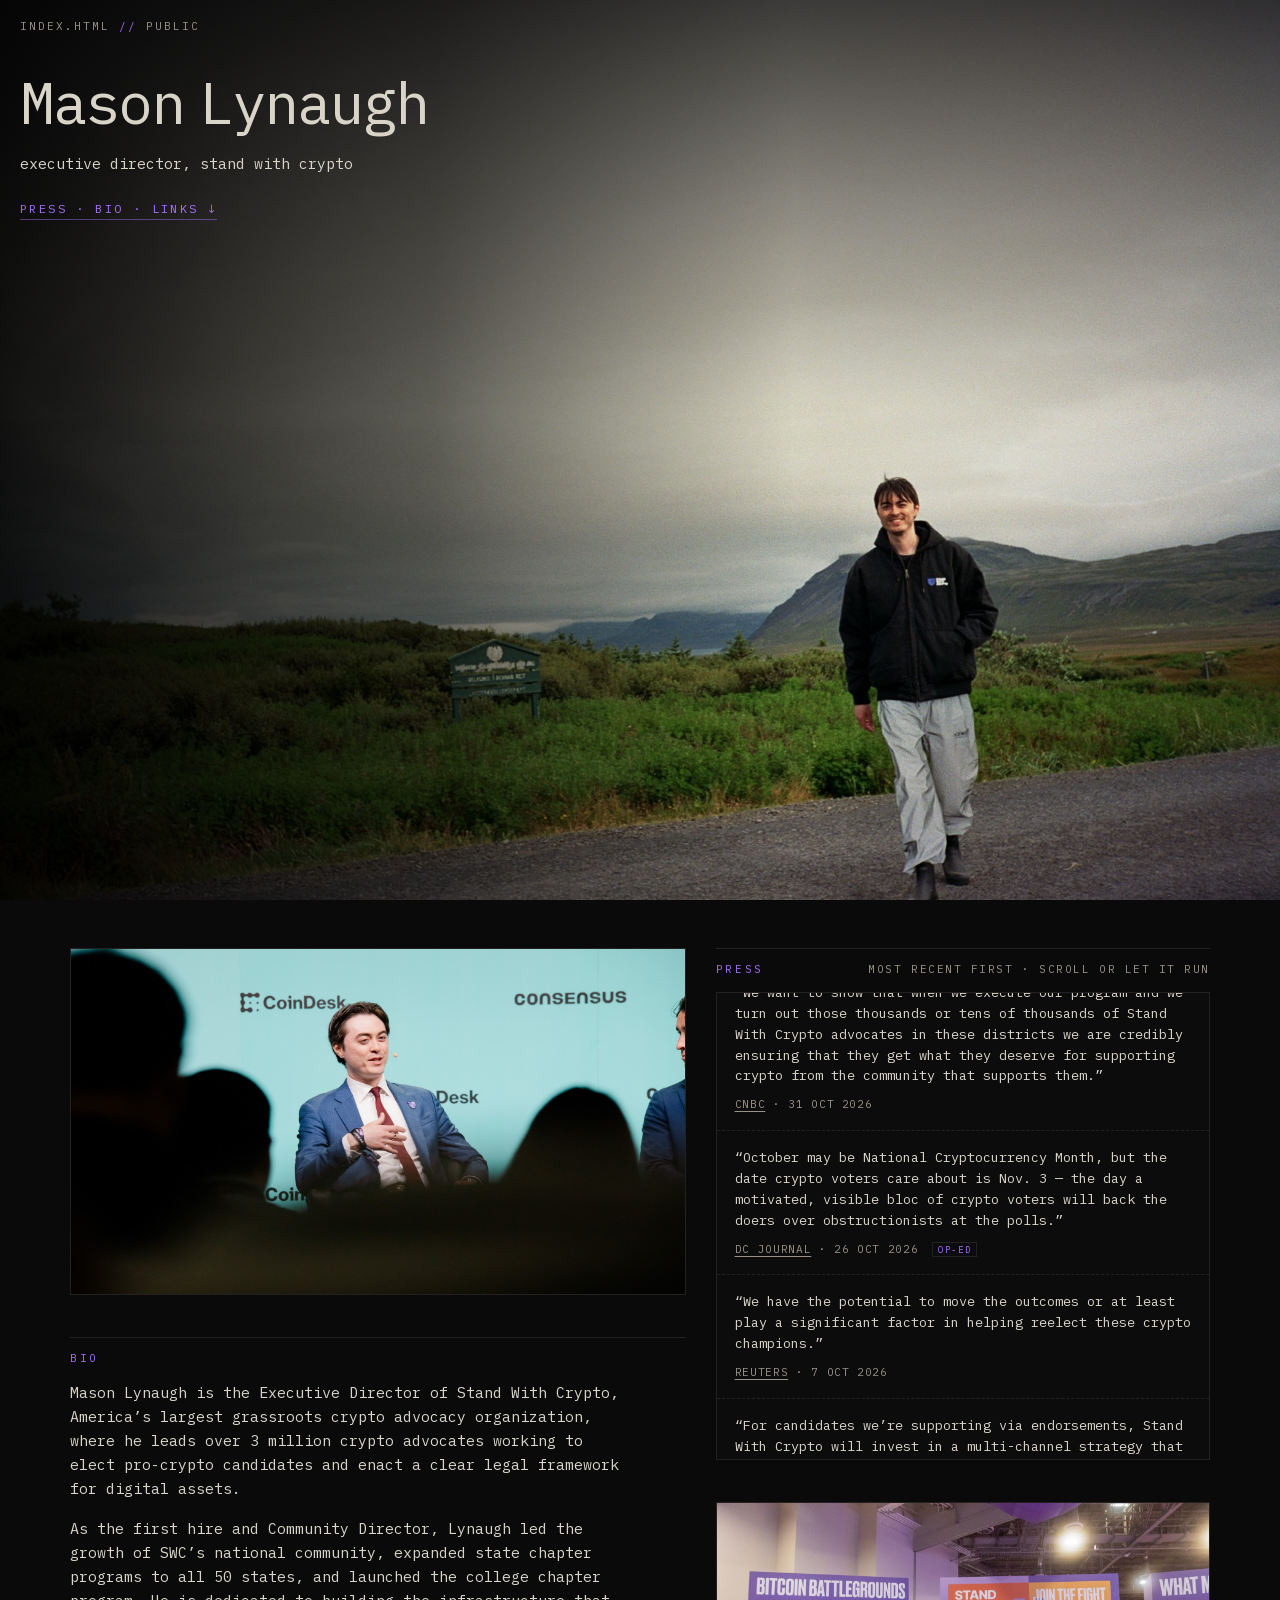
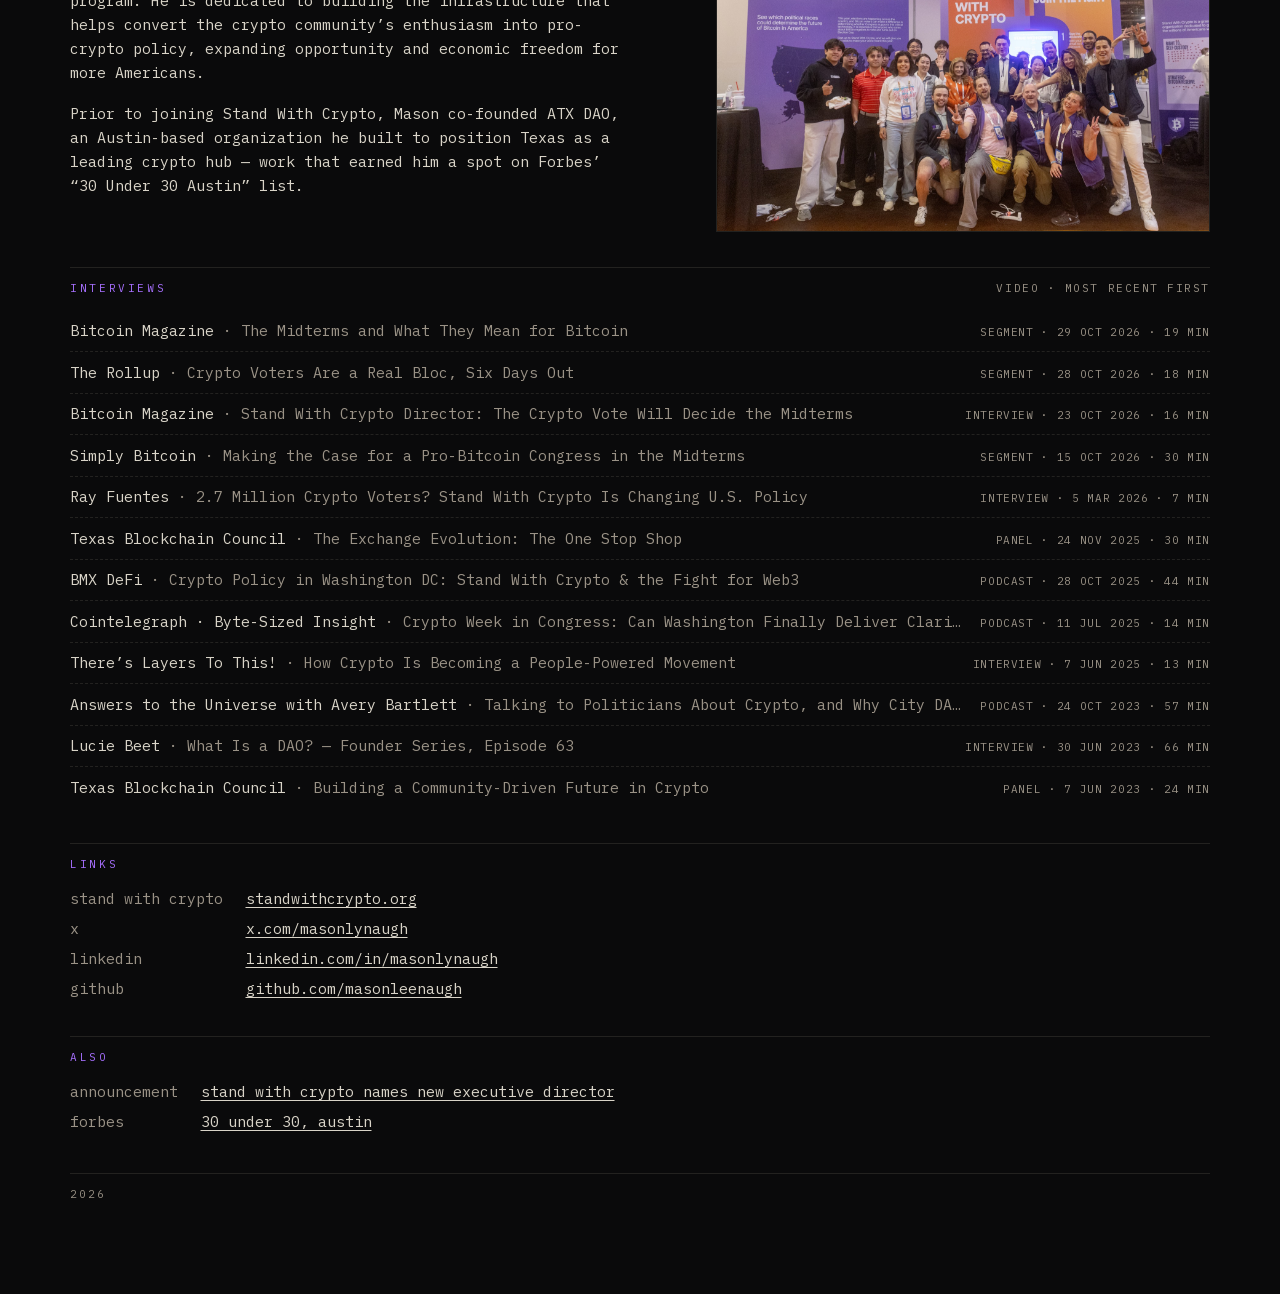
==== index.html @ bba1254f "Use the fuller CNBC quote The short one went in because WebFetch's own quoting limit kept cutting th" ====
<!DOCTYPE html>
<html lang="en">
<head>
  <meta charset="utf-8" />
  <meta name="viewport" content="width=device-width, initial-scale=1" />
  <title>Mason Lynaugh — Executive Director, Stand With Crypto</title>
  <meta name="description" content="Mason Lynaugh is a community organizer serving as the Executive Director of Stand With Crypto, America's largest grassroots crypto advocacy organization." />
  <link rel="canonical" href="https://www.masonlynaugh.com/" />
  <link rel="icon" href="/favicon.svg" type="image/svg+xml" />
  <link rel="preload" href="/fonts/ibm-plex-mono-400-latin.woff2" as="font" type="font/woff2" crossorigin />

  <meta property="og:type" content="profile" />
  <meta property="og:site_name" content="Mason Lynaugh" />
  <meta property="og:title" content="Mason Lynaugh" />
  <meta property="og:description" content="Mason Lynaugh is a community organizer serving as the Executive Director of Stand With Crypto, America's largest grassroots crypto advocacy organization." />
  <meta property="og:url" content="https://www.masonlynaugh.com/" />
  <meta property="og:image" content="https://www.masonlynaugh.com/og.jpg" />
  <meta property="og:image:width" content="1200" />
  <meta property="og:image:height" content="630" />
  <meta property="og:image:alt" content="Mason Lynaugh walking a gravel road in the Westfjords, Iceland" />
  <meta property="profile:first_name" content="Mason" />
  <meta property="profile:last_name" content="Lynaugh" />

  <meta name="twitter:card" content="summary_large_image" />
  <meta name="twitter:site" content="@masonlynaugh" />
  <meta name="twitter:creator" content="@masonlynaugh" />
  <meta name="twitter:title" content="Mason Lynaugh" />
  <meta name="twitter:description" content="Mason Lynaugh is a community organizer serving as the Executive Director of Stand With Crypto, America's largest grassroots crypto advocacy organization." />
  <meta name="twitter:image" content="https://www.masonlynaugh.com/og.jpg" />
  <style>
    /* Self-hosted so the page makes no third-party request. IBM Plex Mono is
       licensed under the SIL Open Font License 1.1; see fonts/OFL.txt.
       unicode-range means the browser fetches only the subset it needs. */
    @font-face {
      font-family:"IBM Plex Mono";
      font-style:normal;
      font-weight:400;
      font-display:swap;
      src:url("/fonts/ibm-plex-mono-400-latin.woff2") format("woff2");
      unicode-range:U+0000-00FF, U+0131, U+0152-0153, U+02BB-02BC, U+02C6, U+02DA, U+02DC, U+0304, U+0308, U+0329, U+2000-206F, U+20AC, U+2122, U+2191, U+2193, U+2212, U+2215, U+FEFF, U+FFFD;
    }
    @font-face {
      font-family:"IBM Plex Mono";
      font-style:normal;
      font-weight:400;
      font-display:swap;
      src:url("/fonts/ibm-plex-mono-400-latin-ext.woff2") format("woff2");
      unicode-range:U+0100-02BA, U+02BD-02C5, U+02C7-02CC, U+02CE-02D7, U+02DD-02FF, U+0304, U+0308, U+0329, U+1D00-1DBF, U+1E00-1E9F, U+1EF2-1EFF, U+2020, U+20A0-20AB, U+20AD-20C0, U+2113, U+2C60-2C7F, U+A720-A7FF;
    }
    :root {
      --bg:#0a0a0b;
      --fg:#d9d4c8;
      --accent:#a770ff;
      --dim:#9a9286;
      --line:#232220;
    }
    * { box-sizing:border-box; margin:0; padding:0; }
    body {
      background:var(--bg);
      color:var(--fg);
      font-family:"IBM Plex Mono", ui-monospace, SFMono-Regular, "SF Mono", Menlo, Consolas, monospace;
      font-size:15px;
      line-height:1.6;
      -webkit-font-smoothing:antialiased;
    }
    ::selection { background:var(--accent); color:#000; }
    a { color:inherit; text-underline-offset:3px; }
    a:hover { background:var(--accent); color:#000; text-decoration:none; }

    /* ---------- hero ---------- */

    .hero {
      position:relative;
      min-height:100vh;
      display:flex;
      align-items:flex-start;
      padding:74px 20px 54px;
      /* figure sits low and right in frame, balancing the copy block
         sitting high on the left */
      background:#0b0b0b url("hero.jpg") 78% 62% / cover no-repeat;
      overflow:hidden;
    }
    .hero::after {
      content:"";
      position:absolute; inset:0;
      background:linear-gradient(90deg, rgba(0,0,0,.9) 0%, rgba(0,0,0,.55) 34%, rgba(0,0,0,0) 62%),
                 linear-gradient(180deg, rgba(0,0,0,.72) 0%, rgba(0,0,0,0) 46%);
      pointer-events:none;
    }
    .hero .inner { position:relative; z-index:2; max-width:52ch; }

    .path {
      position:absolute; top:18px; left:20px; z-index:2;
      color:var(--dim); font-size:11px; letter-spacing:.18em; text-transform:uppercase;
    }
    .path b { color:var(--accent); font-weight:400; }

    /* the hero is a full screen with two lines on it; without this nobody
       knows the page continues */
    .more {
      margin-top:1.9em;
      font-size:12px; letter-spacing:.2em; text-transform:uppercase;
      color:var(--accent);
    }
    .more a {
      color:inherit;
      text-decoration:none;
      border-bottom:1px solid rgba(167,112,255,.45);
      padding-bottom:3px;
    }
    .more a:hover { background:var(--accent); color:#000; border-bottom-color:transparent; }
    /* a small nudge downward, so the cue reads as an instruction */
    .more .arrow { display:inline-block; animation:nudge 2.4s ease-in-out infinite; }
    @keyframes nudge {
      0%, 62%, 100% { transform:translateY(0); }
      78%           { transform:translateY(3px); }
    }
    @media (prefers-reduced-motion: reduce) {
      .more .arrow { animation:none; }
    }

    h1 {
      font-size:clamp(2.1rem, 7.5vw, 3.6rem);
      font-weight:400;
      letter-spacing:-.04em;
      word-spacing:-.3em;
      line-height:1;
      margin-bottom:.35em;
    }
    .role { margin-bottom:0; }


    /* ---------- body ---------- */

    main { max-width:1180px; margin:0 auto; padding:0 20px 90px; }

    /* below the fold: photograph left, feed right. The right column begins at
       54% so it lands under the figure standing in the hero above it. */
    .below {
      display:grid;
      grid-template-columns:54% 1fr;
      gap:0 30px;
      align-items:start;
      margin-top:3.2em;
    }
    .below .pic { margin:0; }
    .below .booth { margin-top:2.8em; }
    .below .col { min-width:0; }
    .bio-full { margin-top:2.8em; }
    .bio-full p { margin-bottom:1.1em; max-width:62ch; }
    .bio-full p:last-child { margin-bottom:0; }
    .below .pressbox { min-width:0; }
    .below h2 { margin-top:0; }

    h2 {
      font-size:11px; font-weight:400; letter-spacing:.24em; text-transform:uppercase;
      color:var(--accent);
      border-top:1px solid var(--line);
      padding-top:12px;
      margin:3.2em 0 1.2em;
      display:flex; justify-content:space-between; gap:12px;
    }
    h2 em { font-style:normal; color:var(--dim); letter-spacing:.14em; }

    /* ---------- press: a real scroller that also drifts ---------- */

    .feed {
      height:clamp(320px, 52vh, 560px);
      overflow-y:auto;
      overscroll-behavior:contain;
      border:1px solid var(--line);
      background:#0c0c0d;
      /* NB: do not set scrollbar-width here. In Chrome the standard property
         disables the ::-webkit-scrollbar rules below, which turns the bar
         back into an invisible overlay. Firefox falls back to the two
         scrollbar-* declarations in the @supports block underneath. */
    }
    .feed::-webkit-scrollbar { width:12px; }
    .feed::-webkit-scrollbar-track { background:#131313; border-left:1px solid var(--line); }
    .feed::-webkit-scrollbar-thumb { background:var(--accent); border:3px solid #131313; }
    .feed::-webkit-scrollbar-thumb:hover { background:#c19dff; }

    /* Firefox has no ::-webkit-scrollbar; give it the standard properties,
       scoped so Chrome never sees them. */
    @supports (-moz-appearance:none) {
      .feed { scrollbar-width:thin; scrollbar-color:var(--accent) #131313; }
    }

    .feed ul { list-style:none; }
    .feed li {
      padding:16px 18px;
      border-bottom:1px dashed var(--line);
      font-size:13.5px;
      line-height:1.55;
    }
    .feed li:last-child { border-bottom:0; }
    .feed .q { display:block; margin-bottom:.5em; }
    /* rows carrying reported text rather than a pull quote; the missing
       quotation marks are the only distinction, no indent */
    .feed .head { display:block; margin-bottom:.5em; color:var(--fg); }
    .feed .src { color:var(--dim); font-size:11px; letter-spacing:.06em; text-transform:uppercase; }
    .feed .tag {
      color:var(--accent); border:1px solid var(--line);
      font-size:9px; letter-spacing:.18em; text-transform:uppercase;
      padding:1px 5px; margin-left:6px;
    }

    figure { margin:2.6em 0 0; }
    figure img { display:block; width:100%; height:auto; border:1px solid var(--line); }

    .links { display:grid; grid-template-columns:max-content 1fr; gap:.4em 2.5ch; }
    .links dt { color:var(--dim); }

    /* ---------- interviews: a short static list, not a second feed ----------
       A short list reads as complete; the drifting feed next door is for the
       press rows, where volume is the point. Deliberately not a scroller.

       One line per row. The venue leads because it is the recognisable part
       and must never be the thing that gets cut; the title trails it and
       ellipsises. min-width:0 is what lets a grid child actually shrink —
       without it the track floors at the text's intrinsic width and nothing
       truncates. Full titles stay in the markup, so nothing is lost to a
       crawler, only to the eye. */

    .talks { list-style:none; }
    .talks li { border-bottom:1px dashed var(--line); padding:.55em 0; }
    .talks li:last-child { border-bottom:0; }
    .talks a { display:grid; grid-template-columns:1fr max-content; gap:2ch;
               align-items:baseline; text-decoration:none; }
    .talks .tl { color:var(--dim); min-width:0;
                 white-space:nowrap; overflow:hidden; text-overflow:ellipsis; }
    .talks .tl b { color:var(--fg); font-weight:400; }
    .talks a:hover .tl b, .talks a:focus-visible .tl b { color:var(--accent); }
    .talks .meta { color:var(--dim); font-size:11px; letter-spacing:.06em;
                   text-transform:uppercase; white-space:nowrap; }

    footer {
      margin-top:3.6em; padding-top:12px; border-top:1px solid var(--line);
      color:var(--dim); font-size:11px; letter-spacing:.18em; text-transform:uppercase;
      display:flex; justify-content:space-between; gap:12px;
    }

    @media (max-width:700px) {
      body { font-size:14px; }
      /* copy sits at the top here, so the scrim has to weight the top too,
         and the figure drops low to stay clear of it */
      .hero { min-height:94vh; padding:56px 15px 40px; background-position:76% 82%; }
      .hero::after {
        background:linear-gradient(180deg, rgba(0,0,0,.92) 0%, rgba(0,0,0,.72) 26%, rgba(0,0,0,.15) 52%, rgba(0,0,0,0) 70%);
      }
      main { padding:0 15px 64px; }
      h2 em { display:none; }        /* no room for the subtitle; it wraps badly */
      .below { grid-template-columns:1fr; gap:0; margin-top:2.2em; }
      .below .pressbox { margin-top:2.4em; }
      .feed { height:300px; }
      .links { grid-template-columns:1fr; gap:0; }
      .talks a { grid-template-columns:1fr; }
      .talks .tl { white-space:normal; overflow:visible; }
      .links dd { margin-bottom:.7em; }
    }
  </style>
</head>
<body>

  <section class="hero">
    <p class="path">index.html<b> // </b>public</p>
    <div class="inner">
      <h1>Mason Lynaugh</h1>
      <p class="role">executive director, stand with crypto</p>
      <p class="more"><a href="#more">press &middot; bio &middot; links <span class="arrow">&darr;</span></a></p>
    </div>
  </section>

  <main>

    <div class="below" id="more">

      <div class="col">
        <figure class="pic">
          <img src="consensus.jpg" width="2000" height="1125" loading="lazy"
               alt="Mason Lynaugh speaking on a panel at Consensus Miami" />
        </figure>

        <section class="bio-full">
          <h2><span>Bio</span></h2>
          <p>Mason Lynaugh is the Executive Director of Stand With Crypto, America&rsquo;s largest grassroots crypto advocacy organization, where he leads over 3 million crypto advocates working to elect pro-crypto candidates and enact a clear legal framework for digital assets.</p>
          <p>As the first hire and Community Director, Lynaugh led the growth of SWC&rsquo;s national community, expanded state chapter programs to all 50 states, and launched the college chapter program. He is dedicated to building the infrastructure that helps convert the crypto community&rsquo;s enthusiasm into pro-crypto policy, expanding opportunity and economic freedom for more Americans.</p>
          <p>Prior to joining Stand With Crypto, Mason co-founded ATX DAO, an Austin-based organization he built to position Texas as a leading crypto hub &mdash; work that earned him a spot on Forbes&rsquo; &ldquo;30 Under 30 Austin&rdquo; list.</p>
        </section>
      </div>

      <section class="pressbox">
        <h2><span>Press</span><em>most recent first &middot; scroll or let it run</em></h2>
        <div class="feed" id="feed" tabindex="0" aria-label="Press mentions, most recent first">
          <ul>
            <li>
              <span class="q">&ldquo;We want to show that when we execute our program and we turn out those thousands or tens of thousands of Stand With Crypto advocates in these districts we are credibly ensuring that they get what they deserve for supporting crypto from the community that supports them.&rdquo;</span>
              <span class="src"><a target="_blank" rel="noopener noreferrer" href="https://www.cnbc.com/2026/10/31/crypto-industry-spends-more-than-200-million-to-sway-the-midterms.html">CNBC</a> &middot; 31 Oct 2026</span>
            </li>
            <li>
              <span class="q">&ldquo;October may be National Cryptocurrency Month, but the date crypto voters care about is Nov. 3 &mdash; the day a motivated, visible bloc of crypto voters will back the doers over obstructionists at the polls.&rdquo;</span>
              <span class="src"><a target="_blank" rel="noopener noreferrer" href="https://dcjournal.com/the-senate-underestimated-these-voters-theyre-ready-to-send-a-message-on-election-day/">DC Journal</a> &middot; 26 Oct 2026 <span class="tag">op-ed</span></span>
            </li>
            <li>
              <span class="q">&ldquo;We have the potential to move the outcomes or at least play a significant factor in helping reelect these crypto champions.&rdquo;</span>
              <span class="src"><a target="_blank" rel="noopener noreferrer" href="https://www.reuters.com/legal/transactional/crypto-donors-navigate-mid-term-spending-dilemma-after-senate-bill-defeat-2026-10-07/">Reuters</a> &middot; 7 Oct 2026</span>
            </li>
            <li>
              <span class="q">&ldquo;For candidates we&rsquo;re supporting via endorsements, Stand With Crypto will invest in a multi-channel strategy that includes targeted SMS outreach, advertising efforts, robust digital organizing through email and social platforms, and on-the-ground activations from state and college chapters.&rdquo;</span>
              <span class="src"><a target="_blank" rel="noopener noreferrer" href="https://news.bgov.com/bloomberg-government-news/crypto-advocacy-rolls-out-bipartisan-endorsements-in-key-races">Bloomberg Government</a> &middot; 30 Sep 2026</span>
            </li>
            <li>
              <span class="q">&ldquo;Following the Senate&rsquo;s recent failure to advance the Digital Asset Market Clarity (CLARITY) Act, Stand With Crypto&rsquo;s more than three million advocates are shifting their energy and focus fully to ensuring we have pro-crypto champions in office who will carry forward our fight for clear rules of the road.&rdquo;</span>
              <span class="src"><a target="_blank" rel="noopener noreferrer" href="https://www.theblock.co/news/regulation/2026-09-30-crypto-advocacy-group-stand-with-crypto-first-senate-endorsements-after-failed-clarity-417223">The Block</a> &middot; 30 Sep 2026</span>
            </li>
            <li>
              <span class="q">&ldquo;Crypto voters are really millions of people that take crypto into account. They&rsquo;re going to vote and show they&rsquo;re a meaningful group, a group to be respected. We&rsquo;re laser focused on the midterms now.&rdquo;</span>
              <span class="src"><a target="_blank" rel="noopener noreferrer" href="https://news.bgov.com/bloomberg-government-news/cryptocurrency-bill-demise-schools-industry-in-washingtons-ways">Bloomberg Government</a> &middot; 17 Sep 2026</span>
            </li>
            <li>
              <span class="q">&ldquo;Every day without action is a day that American innovation, jobs, and investments continue to be shipped overseas.&rdquo;</span>
              <span class="src"><a target="_blank" rel="noopener noreferrer" href="https://www.nytimes.com/2026/09/15/technology/senate-blocks-crypto-bill.html">The New York Times</a> &middot; 15 Sep 2026</span>
            </li>
            <li>
              <span class="q">&ldquo;Today&rsquo;s vote was a failure of leadership. 67 million crypto-owning Americans have waited years for the basic clarity needed to use, build, and invest in digital assets safely. Today, the Senate chose to keep them waiting.&rdquo;</span>
              <span class="src"><a target="_blank" rel="noopener noreferrer" href="https://decrypt.co/378303/coinbase-crypto-group-midterms-vote-clarity-act">Decrypt</a> &middot; 15 Sep 2026</span>
            </li>
            <li>
              <span class="q">&ldquo;The results of today&rsquo;s vote make it clear which officials are with our community, and which are against us &mdash; and we&rsquo;ll make sure our advocates are ready to cast their ballots accordingly in this and future elections.&rdquo;</span>
              <span class="src"><a target="_blank" rel="noopener noreferrer" href="https://www.theblock.co/news/regulation/2026-09-15-this-one-stings-clarity-act-fails-senate-is-cryptos-biggest-regulatory-push-dead-415135">The Block</a> &middot; 15 Sep 2026</span>
            </li>
            <li>
              <span class="q">&ldquo;Our strategy during recess is &hellip; about demonstrating the presence and enthusiasm of our community, in every state and every congressional district.&rdquo;</span>
              <span class="src"><a target="_blank" rel="noopener noreferrer" href="https://www.reuters.com/legal/government/crypto-banks-take-lobbying-war-us-senators-home-states-ahead-key-vote-2026-09-09/">Reuters</a> &middot; 9 Sep 2026</span>
            </li>
            <li>
              <span class="q">&ldquo;In 2024 we were very much proving that the crypto voter is real. In 2026 we're very much showing that we have the organizing capacity and that our advocates are a true voting bloc that can move the needle.&rdquo;</span>
              <span class="src"><a target="_blank" rel="noopener noreferrer" href="https://www.reuters.com/legal/government/coinbase-backed-crypto-advocacy-group-endorses-32-us-midterm-candidates-2026-08-24/">Reuters</a> &middot; 24 Aug 2026</span>
            </li>
            <li>
              <span class="q">&ldquo;They overlook crypto voters at their own peril.&rdquo;</span>
              <span class="src"><a target="_blank" rel="noopener noreferrer" href="https://www.coindesk.com/policy/2026/08/24/crypto-political-group-details-list-of-u-s-congressional-allies-its-backing-this-year">CoinDesk</a> &middot; 24 Aug 2026</span>
            </li>
            <li>
              <span class="q">&ldquo;Advocates will be mobilizing in their communities during August recess to ensure their senators understand the urgency and necessity of enacting a fair, transparent legal framework.&rdquo;</span>
              <span class="src"><a target="_blank" rel="noopener noreferrer" href="https://rollcall.com/2026/08/18/crypto-bill-in-limbo-as-stakeholders-ramp-up-recess-efforts/">Roll Call</a> &middot; 18 Aug 2026</span>
            </li>
            <li>
              <span class="q">&ldquo;We have a choice. The new digital economy is here to stay. We can either take the initiative to shape it in a way that spreads the benefits broadly and promotes fairness and competition, or we can bury our heads in the sand and miss our best opportunity.&rdquo;</span>
              <span class="src"><a target="_blank" rel="noopener noreferrer" href="https://washingtonreporter.news/op-ed-mason-lynaugh-congress-is-getting-market-structure-right-for-millions-of-americans-now-its-time-to-get-it-done/">Washington Reporter</a> &middot; 25 Jun 2026 <span class="tag">op-ed</span></span>
            </li>
            <li>
              <span class="q">&ldquo;We are thrilled by the bipartisan momentum in Congress to enact this much-needed legislation, finally giving crypto users and developers clear rules of the road that will unlock innovation, protect consumers, and allow our community to secure America's leadership in the global blockchain economy.&rdquo;</span>
              <span class="src"><a target="_blank" rel="noopener noreferrer" href="https://www.banking.senate.gov/newsroom/majority/what-they-are-saying-industry-leaders-praise-chairman-scott-senate-banking-committee-on-advancing-bipartisan-clarity-act">Senate Banking Committee</a> &middot; 15 May 2026</span>
            </li>
            <li>
              <span class="q">&ldquo;The Clarity Act on the floor will be the most important vote that lawmakers have ever taken as it pertains to crypto.&rdquo;</span>
              <span class="src"><a target="_blank" rel="noopener noreferrer" href="https://www.theblock.co/news/regulation/2026-05-14-senate-banking-committee-advances-landmark-crypto-market-structure-bill-garners-some-democratic-support-401341">The Block</a> &middot; 14 May 2026</span>
            </li>
            <li>
              <span class="head">&ldquo;This year crypto voters are poised to play a powerful and decisive role at the ballot box,&rdquo; Lynaugh said, adding that the goal is to ensure the 120th Congress is &ldquo;the most pro-crypto session in America&rsquo;s history.&rdquo;</span>
              <span class="src"><a target="_blank" rel="noopener noreferrer" href="https://crypto.news/mason-lynaugh-lays-out-crypto-midterm-plan/">crypto.news</a> &middot; 7 May 2026</span>
            </li>
            <li>
              <span class="q">&ldquo;It's really going to be interesting to see how the margins are shaped by people who are voting specifically for crypto champions or against crypto antagonists.&rdquo;</span>
              <span class="src"><a target="_blank" rel="noopener noreferrer" href="https://www.semafor.com/article/03/26/2026/pro-crypto-group-launches-midterms-offensive">Semafor</a> &middot; 26 Mar 2026</span>
            </li>
            <li>
              <span class="q">&ldquo;This year crypto voters are poised to play a powerful and decisive role at the ballot box.&rdquo;</span>
              <span class="src"><a target="_blank" rel="noopener noreferrer" href="https://www.barrons.com/articles/coinbase-stock-crypto-midterm-elections-stand-with-crypto-fe1eee85">Barron's</a> &middot; 26 Mar 2026</span>
            </li>
            <li>
              <span class="head">Named executive director of Stand With Crypto, after leading the group&rsquo;s national grassroots and engagement strategy as community director.</span>
              <span class="src"><a target="_blank" rel="noopener noreferrer" href="https://www.politico.com/newsletters/politico-influence/2026/03/02/the-iranian-parliament-in-exile-primed-for-this-moment-00808140">Politico Influence</a> &middot; 2 Mar 2026 <span class="tag">mention</span></span>
            </li>
            <li>
              <span class="q">&ldquo;This is an issue that affects crypto voters and the average American very personally and, because of that, it really struck a chord.&rdquo;</span>
              <span class="src"><a target="_blank" rel="noopener noreferrer" href="https://news.bgov.com/bloomberg-government-news/banks-seek-to-knock-out-cryptos-incentives-for-stablecoin-users">Bloomberg Government</a> &middot; 21 Oct 2025</span>
            </li>
            <li>
              <span class="q">&ldquo;The Senate must act quickly and deliberately to pass market structure legislation. Congress has the opportunity to make America the definitive leader in the crypto industry.&rdquo;</span>
              <span class="src"><a target="_blank" rel="noopener noreferrer" href="https://rollcall.com/2025/10/20/senates-next-crypto-bill-slowed-by-language-in-stablecoin-law/">Roll Call</a> &middot; 20 Oct 2025</span>
            </li>
            <li>
              <span class="q">&ldquo;2026 is where we prove that the crypto voter is a defining constituency for the next generation.&rdquo;</span>
              <span class="src"><a target="_blank" rel="noopener noreferrer" href="https://punchbowl.news/article/vault/stand-with-crypto-seeks-voters/">Punchbowl News</a> &middot; 5 Sep 2025</span>
            </li>
            <li>
              <span class="q">&ldquo;Crypto voters are engaged, organized, and paying attention, and they want leaders who will protect their right to build, innovate, and participate in this new economy.&rdquo;</span>
              <span class="src"><a target="_blank" rel="noopener noreferrer" href="https://thehill.com/homenews/campaign/5466652-brown-vs-crypto-2026-senate-race/">The Hill</a> &middot; 25 Aug 2025</span>
            </li>
            <li>
              <span class="q">&ldquo;Always, from the beginning, it was about market structure. We have to codify how we want to treat crypto here.&rdquo;</span>
              <span class="src"><a target="_blank" rel="noopener noreferrer" href="https://www.semafor.com/article/08/12/2025/trump-gave-crypto-everything-he-could-the-industry-still-wants-more">Semafor</a> &middot; 12 Aug 2025</span>
            </li>
            <li>
              <span class="q">&ldquo;This moment is a reminder that groundbreaking legislation like GENIUS becomes law because of advocates who demand progress. Now, not only do we have a voice in the national conversation, but we also have momentum on our side.&rdquo;</span>
              <span class="src"><a target="_blank" rel="noopener noreferrer" href="https://www.theblock.co/news/regulation/2025-07-31-crypto-welcome-home-digital-asset-advocates-cheer-white-house-crypto-report-and-trump-administrations-support-365129">The Block</a> &middot; 31 Jul 2025</span>
            </li>
            <li>
              <span class="head">After the Clarity Act cleared the House Thursday afternoon, advocacy group Stand With Crypto&rsquo;s community director Mason Lynaugh said the vote &ldquo;moves us one step closer to a common-sense regulatory framework&rdquo; and urged Senate leaders &ldquo;to take swift action on this legislation and solidify America&rsquo;s global leadership in the blockchain economy.&rdquo;</span>
              <span class="src"><a target="_blank" rel="noopener noreferrer" href="https://www.cnn.com/2025/07/17/business/crypto-week-nightcap">CNN</a> &middot; 17 Jul 2025</span>
            </li>
            <li>
              <span class="q">&ldquo;A lot of these people were not civically engaged before, and I don&rsquo;t know if the genie&rsquo;s going back in the bottle.&rdquo;</span>
              <span class="src"><a target="_blank" rel="noopener noreferrer" href="https://www.nbcnews.com/politics/congress/democratic-divisions-emerge-congress-tackles-crypto-regulation-rcna212886">NBC News</a> &middot; 17 Jun 2025</span>
            </li>
            <li>
              <span class="q">&ldquo;Crypto voters are energized and eager to show elected officials and candidates alike that the 2024 elections were only the beginning.&rdquo;</span>
              <span class="src"><a target="_blank" rel="noopener noreferrer" href="https://www.washingtonexaminer.com/news/campaigns/congressional/3434396/crypto-2026-war-chest-congress/">Washington Examiner</a> &middot; 9 Jun 2025</span>
            </li>
            <li>
              <span class="head">Ahead of Monday night&rsquo;s vote, Stand with Crypto Community Director Mason Lynaugh said the group&rsquo;s 2.2 million supporters had an &ldquo;undeniable impact in the 2024 election&rdquo; and were watching the vote closely to hold lawmakers accountable.</span>
              <span class="src"><a target="_blank" rel="noopener noreferrer" href="https://www.foxbusiness.com/politics/crypto-industry-emerges-power-broker-key-2026-senate-races">Fox Business</a> &middot; 20 May 2025</span>
            </li>
          </ul>
        </div>

        <figure class="pic booth">
          <img src="booth.jpg" width="1600" height="1066" loading="lazy"
               alt="Mason Lynaugh with Stand With Crypto chapter presidents at Bitcoin Vegas" />
        </figure>
      </section>

    </div>


    <h2><span>Interviews</span><em>video &middot; most recent first</em></h2>
    <ul class="talks">
      <li>
        <a target="_blank" rel="noopener noreferrer" href="https://www.youtube.com/watch?v=OwO1T7pYRHo&amp;t=5415s">
          <span class="tl"><b>Bitcoin Magazine</b> &middot; The Midterms and What They Mean for Bitcoin</span>
          <span class="meta">segment &middot; 29 Oct 2026 &middot; 19 min</span>
        </a>
      </li>
      <li>
        <a target="_blank" rel="noopener noreferrer" href="https://www.youtube.com/watch?v=FhacQ3RTziw&amp;t=3896s">
          <span class="tl"><b>The Rollup</b> &middot; Crypto Voters Are a Real Bloc, Six Days Out</span>
          <span class="meta">segment &middot; 28 Oct 2026 &middot; 18 min</span>
        </a>
      </li>
      <li>
        <a target="_blank" rel="noopener noreferrer" href="https://bitcoinmagazine.com/videos/stand-with-crypto-director-the-crypto-vote-will-decide-the-midterms-mason-lynaugh">
          <span class="tl"><b>Bitcoin Magazine</b> &middot; Stand With Crypto Director: The Crypto Vote Will Decide the Midterms</span>
          <span class="meta">interview &middot; 23 Oct 2026 &middot; 16 min</span>
        </a>
      </li>
      <li>
        <a target="_blank" rel="noopener noreferrer" href="https://www.youtube.com/watch?v=HTy6CtlgIrQ&amp;t=3108s">
          <span class="tl"><b>Simply Bitcoin</b> &middot; Making the Case for a Pro-Bitcoin Congress in the Midterms</span>
          <span class="meta">segment &middot; 15 Oct 2026 &middot; 30 min</span>
        </a>
      </li>
      <li>
        <a target="_blank" rel="noopener noreferrer" href="https://www.youtube.com/watch?v=1Cplxug62JQ">
          <span class="tl"><b>Ray Fuentes</b> &middot; 2.7 Million Crypto Voters? Stand With Crypto Is Changing U.S. Policy</span>
          <span class="meta">interview &middot; 5 Mar 2026 &middot; 7 min</span>
        </a>
      </li>
      <li>
        <a target="_blank" rel="noopener noreferrer" href="https://www.youtube.com/watch?v=2RUyBuovDRs">
          <span class="tl"><b>Texas Blockchain Council</b> &middot; The Exchange Evolution: The One Stop Shop</span>
          <span class="meta">panel &middot; 24 Nov 2025 &middot; 30 min</span>
        </a>
      </li>
      <li>
        <a target="_blank" rel="noopener noreferrer" href="https://www.youtube.com/watch?v=dZY-NILzRYk">
          <span class="tl"><b>BMX DeFi</b> &middot; Crypto Policy in Washington DC: Stand With Crypto &amp; the Fight for Web3</span>
          <span class="meta">podcast &middot; 28 Oct 2025 &middot; 44 min</span>
        </a>
      </li>
      <li>
        <a target="_blank" rel="noopener noreferrer" href="https://podcasts.apple.com/us/podcast/crypto-week-in-congress-can-washington-finally-deliver/id1667543601">
          <span class="tl"><b>Cointelegraph &middot; Byte-Sized Insight</b> &middot; Crypto Week in Congress: Can Washington Finally Deliver Clarity?</span>
          <span class="meta">podcast &middot; 11 Jul 2025 &middot; 14 min</span>
        </a>
      </li>
      <li>
        <a target="_blank" rel="noopener noreferrer" href="https://www.youtube.com/watch?v=vREv19ZsgoQ">
          <span class="tl"><b>There&rsquo;s Layers To This!</b> &middot; How Crypto Is Becoming a People-Powered Movement</span>
          <span class="meta">interview &middot; 7 Jun 2025 &middot; 13 min</span>
        </a>
      </li>
      <li>
        <a target="_blank" rel="noopener noreferrer" href="https://podcasts.apple.com/us/podcast/mason-lynaugh-talking-to-politicians-about-crypto-and/id1698422758?i=1000632357116">
          <span class="tl"><b>Answers to the Universe with Avery Bartlett</b> &middot; Talking to Politicians About Crypto, and Why City DAOs Work So Well</span>
          <span class="meta">podcast &middot; 24 Oct 2023 &middot; 57 min</span>
        </a>
      </li>
      <li>
        <a target="_blank" rel="noopener noreferrer" href="https://www.youtube.com/watch?v=2Jbj1rFaVUs">
          <span class="tl"><b>Lucie Beet</b> &middot; What Is a DAO? &mdash; Founder Series, Episode 63</span>
          <span class="meta">interview &middot; 30 Jun 2023 &middot; 66 min</span>
        </a>
      </li>
      <li>
        <a target="_blank" rel="noopener noreferrer" href="https://www.youtube.com/watch?v=I7JkFG7IYDU">
          <span class="tl"><b>Texas Blockchain Council</b> &middot; Building a Community-Driven Future in Crypto</span>
          <span class="meta">panel &middot; 7 Jun 2023 &middot; 24 min</span>
        </a>
      </li>
    </ul>

    <h2><span>Links</span></h2>
    <dl class="links">
      <dt>stand with crypto</dt>
      <dd><a href="https://www.standwithcrypto.org">standwithcrypto.org</a></dd>
      <dt>x</dt>
      <dd><a href="https://x.com/masonlynaugh">x.com/masonlynaugh</a></dd>
      <dt>linkedin</dt>
      <dd><a href="https://www.linkedin.com/in/masonlynaugh">linkedin.com/in/masonlynaugh</a></dd>
      <dt>github</dt>
      <dd><a href="https://github.com/masonleenaugh">github.com/masonleenaugh</a></dd>
    </dl>

    <h2><span>Also</span></h2>
    <dl class="links">
      <dt>announcement</dt>
      <dd><a href="https://www.standwithcrypto.org/press/stand-with-crypto-announces-new-executive-director">stand with crypto names new executive director</a></dd>
      <dt>forbes</dt>
      <dd><a href="https://www.forbes.com/sites/forbesunder30team/2023/08/09/30-under-30-local-2023-austin/">30 under 30, austin</a></dd>
    </dl>

    <footer><span>2026</span></footer>

  </main>

<script>
(function () {
  "use strict";
  var feed = document.getElementById("feed");
  if (!feed) return;

  var reduced = window.matchMedia("(prefers-reduced-motion: reduce)").matches;
  if (reduced) return;                    // leave it as a plain scroller

  var PX_PER_SEC = 16;                    // slow drift, readable
  var RESUME_AFTER = 2600;                // ms of quiet before it starts again
  var paused = false, holdUntil = 0, carry = 0, last = null;

  function hold() { holdUntil = performance.now() + RESUME_AFTER; }

  feed.addEventListener("pointerenter", function () { paused = true; });
  feed.addEventListener("pointerleave", function () { paused = false; });
  feed.addEventListener("focusin",  function () { paused = true; });
  feed.addEventListener("focusout", function () { paused = false; });
  // any manual scroll wins; the drift waits its turn
  feed.addEventListener("wheel", hold, { passive:true });
  feed.addEventListener("touchstart", hold, { passive:true });
  feed.addEventListener("keydown", hold);

  function frame(now) {
    if (last === null) last = now;
    var dt = now - last;
    last = now;

    if (!paused && now > holdUntil && dt < 200) {
      carry += (dt / 1000) * PX_PER_SEC;
      var step = Math.floor(carry);
      if (step > 0) {
        carry -= step;
        if (feed.scrollTop + feed.clientHeight >= feed.scrollHeight - 1) {
          feed.scrollTop = 0;             // loop back to the top
        } else {
          feed.scrollTop += step;
        }
      }
    }
    requestAnimationFrame(frame);
  }
  requestAnimationFrame(frame);
})();
</script>

<script type="application/ld+json">
{
  "@context": "https://schema.org",
  "@type": "Person",
  "name": "Mason Lynaugh",
  "alternateName": "Mason Lee Lynaugh",
  "givenName": "Mason",
  "familyName": "Lynaugh",
  "url": "https://www.masonlynaugh.com/",
  "image": "https://www.masonlynaugh.com/consensus.jpg",
  "jobTitle": "Executive Director",
  "description": "Mason Lynaugh is a community organizer serving as the Executive Director of Stand With Crypto, America's largest grassroots crypto advocacy organization. He is a cofounder of ATX DAO and a recipient of Forbes 30 Under 30.",
  "worksFor": {
    "@type": "Organization",
    "name": "Stand With Crypto",
    "url": "https://www.standwithcrypto.org"
  },
  "affiliation": {
    "@type": "Organization",
    "name": "ATX DAO"
  },
  "award": "Forbes 30 Under 30, Austin (2023)",
  "knowsAbout": ["Cryptocurrency policy", "Grassroots advocacy", "CLARITY Act", "Digital asset regulation"],
  "sameAs": [
    "https://x.com/masonlynaugh",
    "https://www.linkedin.com/in/masonlynaugh",
    "https://github.com/masonleenaugh"
  ]
}
</script>
</body>
</html>
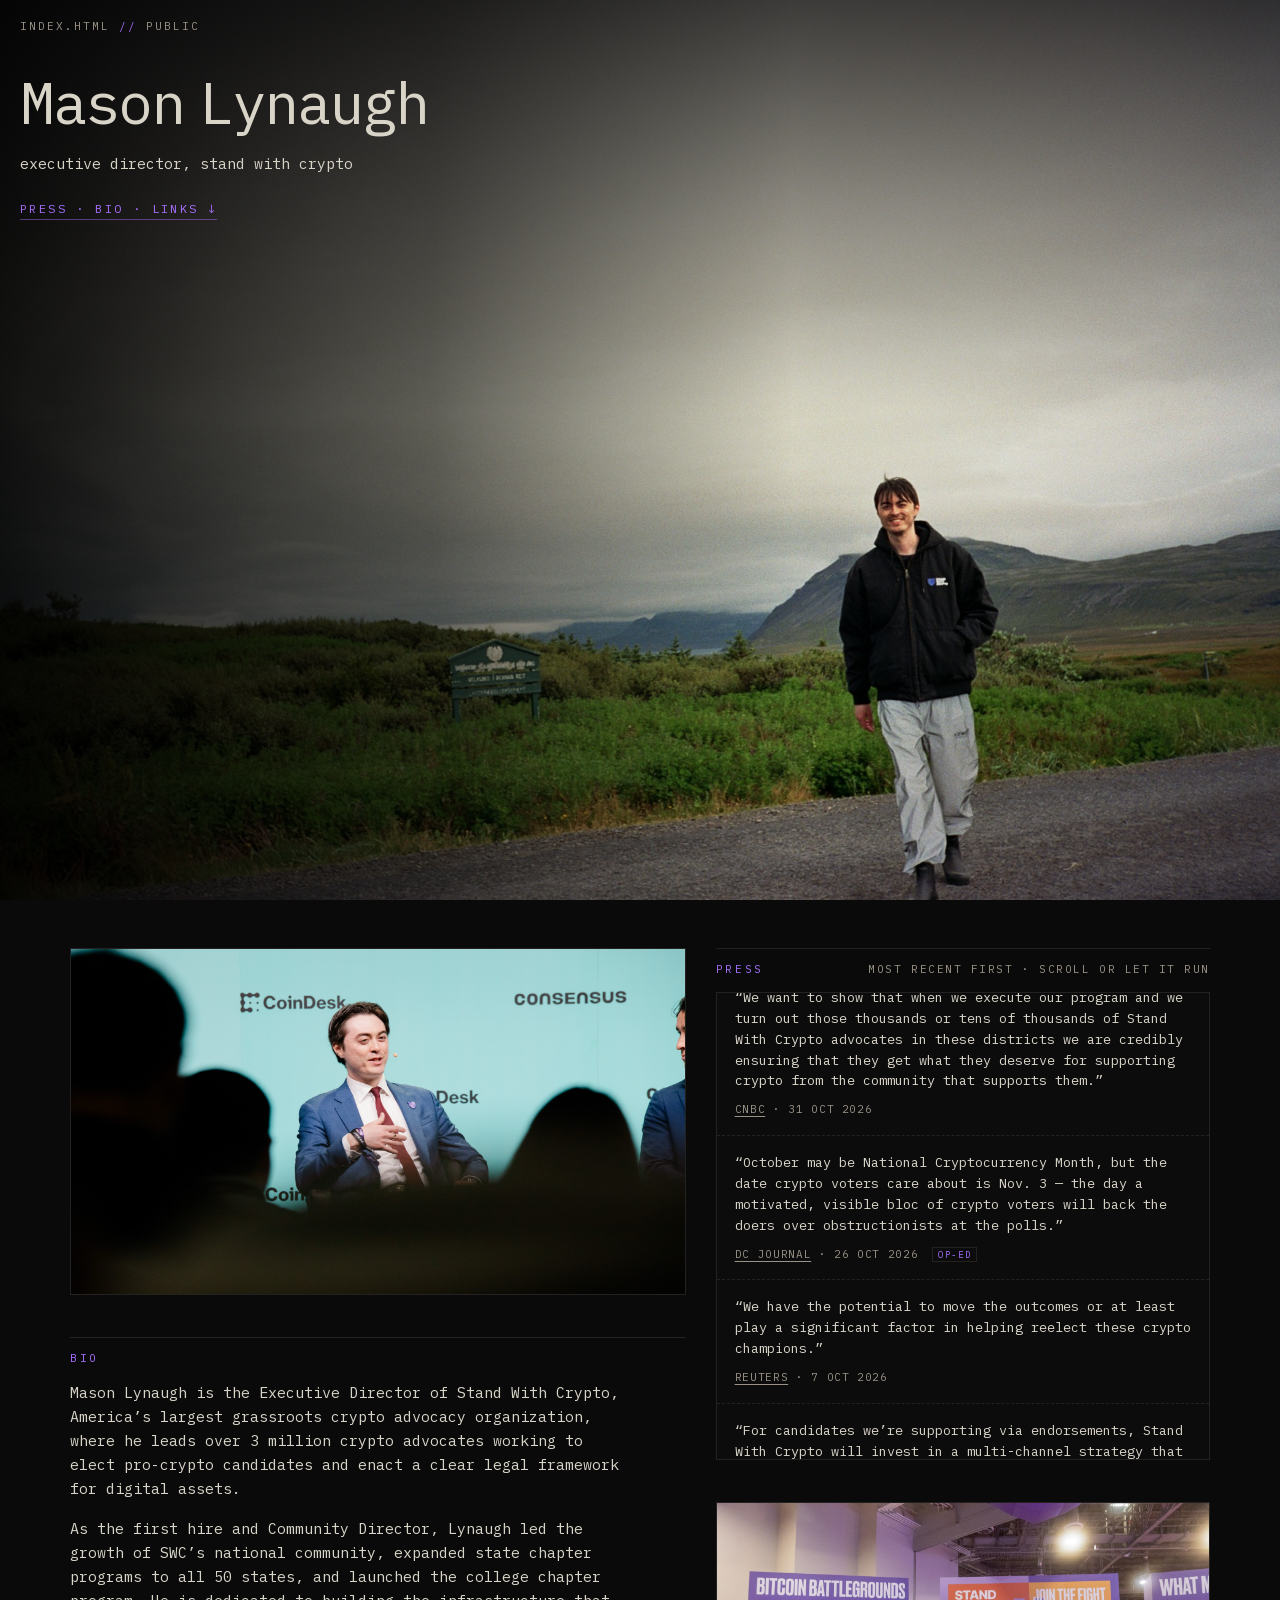
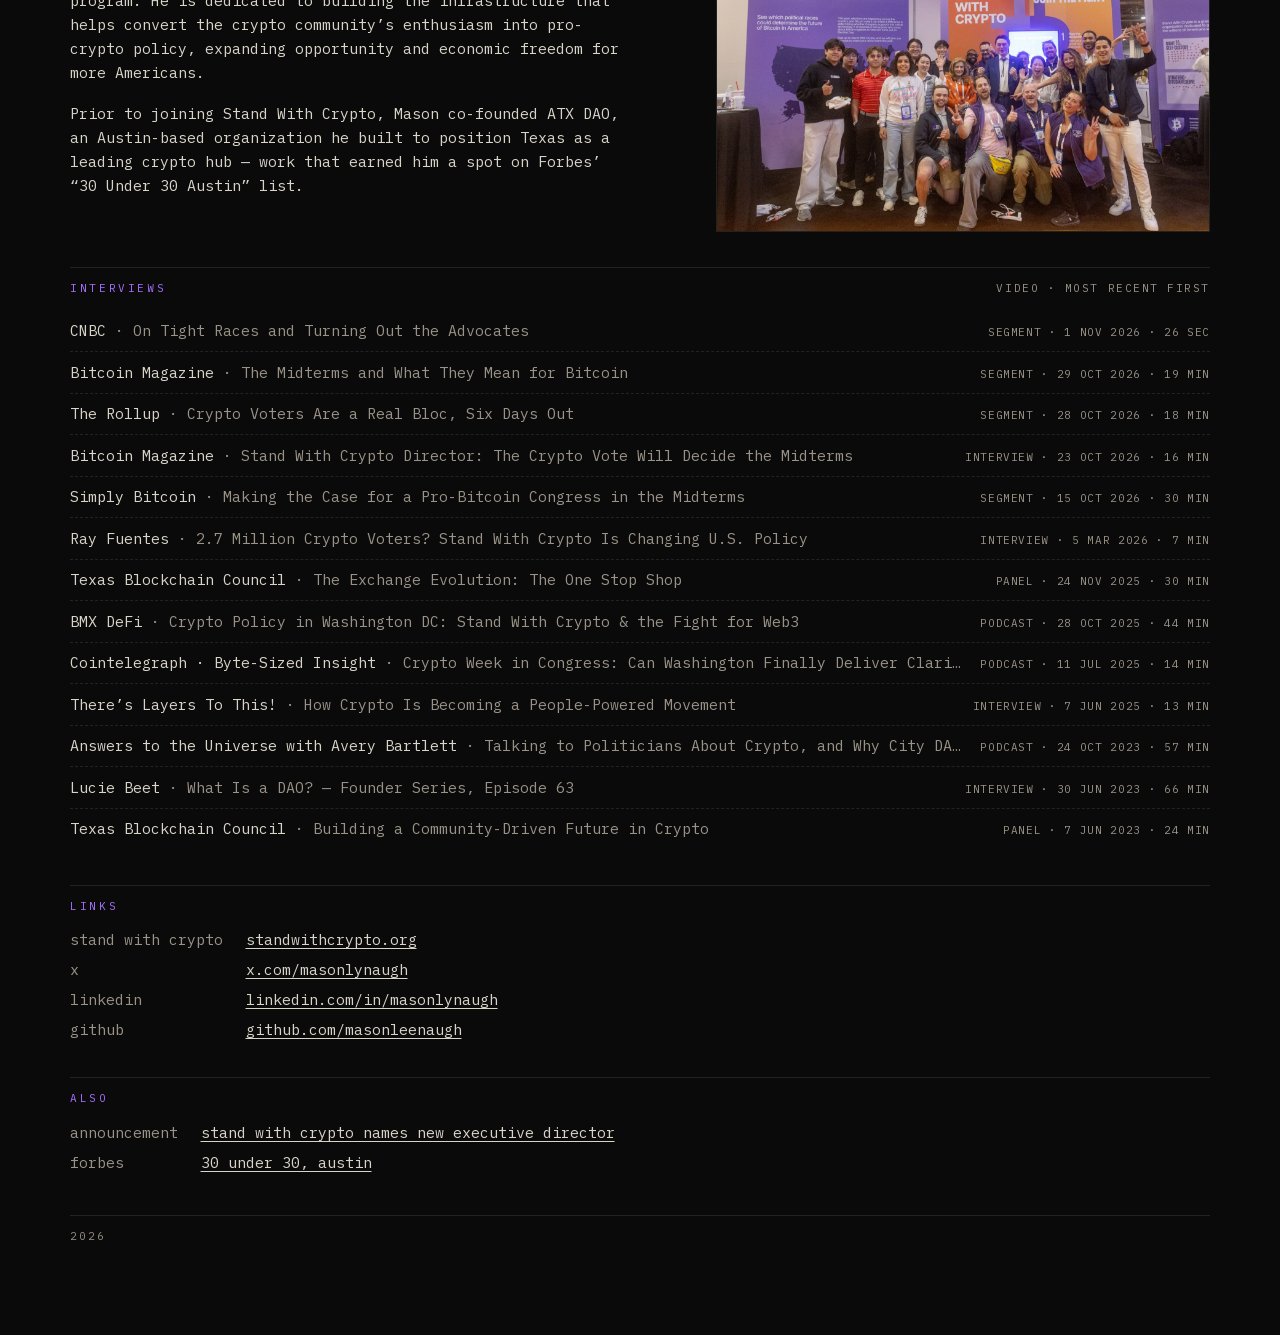
==== commit 84ba1ddf: "Add the CNBC video soundbite CNBC's video companion to the 31 Oct article, published 1 Nov. His name" ====
--- a/index.html
+++ b/index.html
@@ -427,6 +427,12 @@
 
     <h2><span>Interviews</span><em>video &middot; most recent first</em></h2>
     <ul class="talks">
+      <li>
+        <a target="_blank" rel="noopener noreferrer" href="https://www.youtube.com/watch?v=W4xJ3L6Vp2Q&amp;t=615s">
+          <span class="tl"><b>CNBC</b> &middot; On Tight Races and Turning Out the Advocates</span>
+          <span class="meta">segment &middot; 1 Nov 2026 &middot; 26 sec</span>
+        </a>
+      </li>
       <li>
         <a target="_blank" rel="noopener noreferrer" href="https://www.youtube.com/watch?v=OwO1T7pYRHo&amp;t=5415s">
           <span class="tl"><b>Bitcoin Magazine</b> &middot; The Midterms and What They Mean for Bitcoin</span>
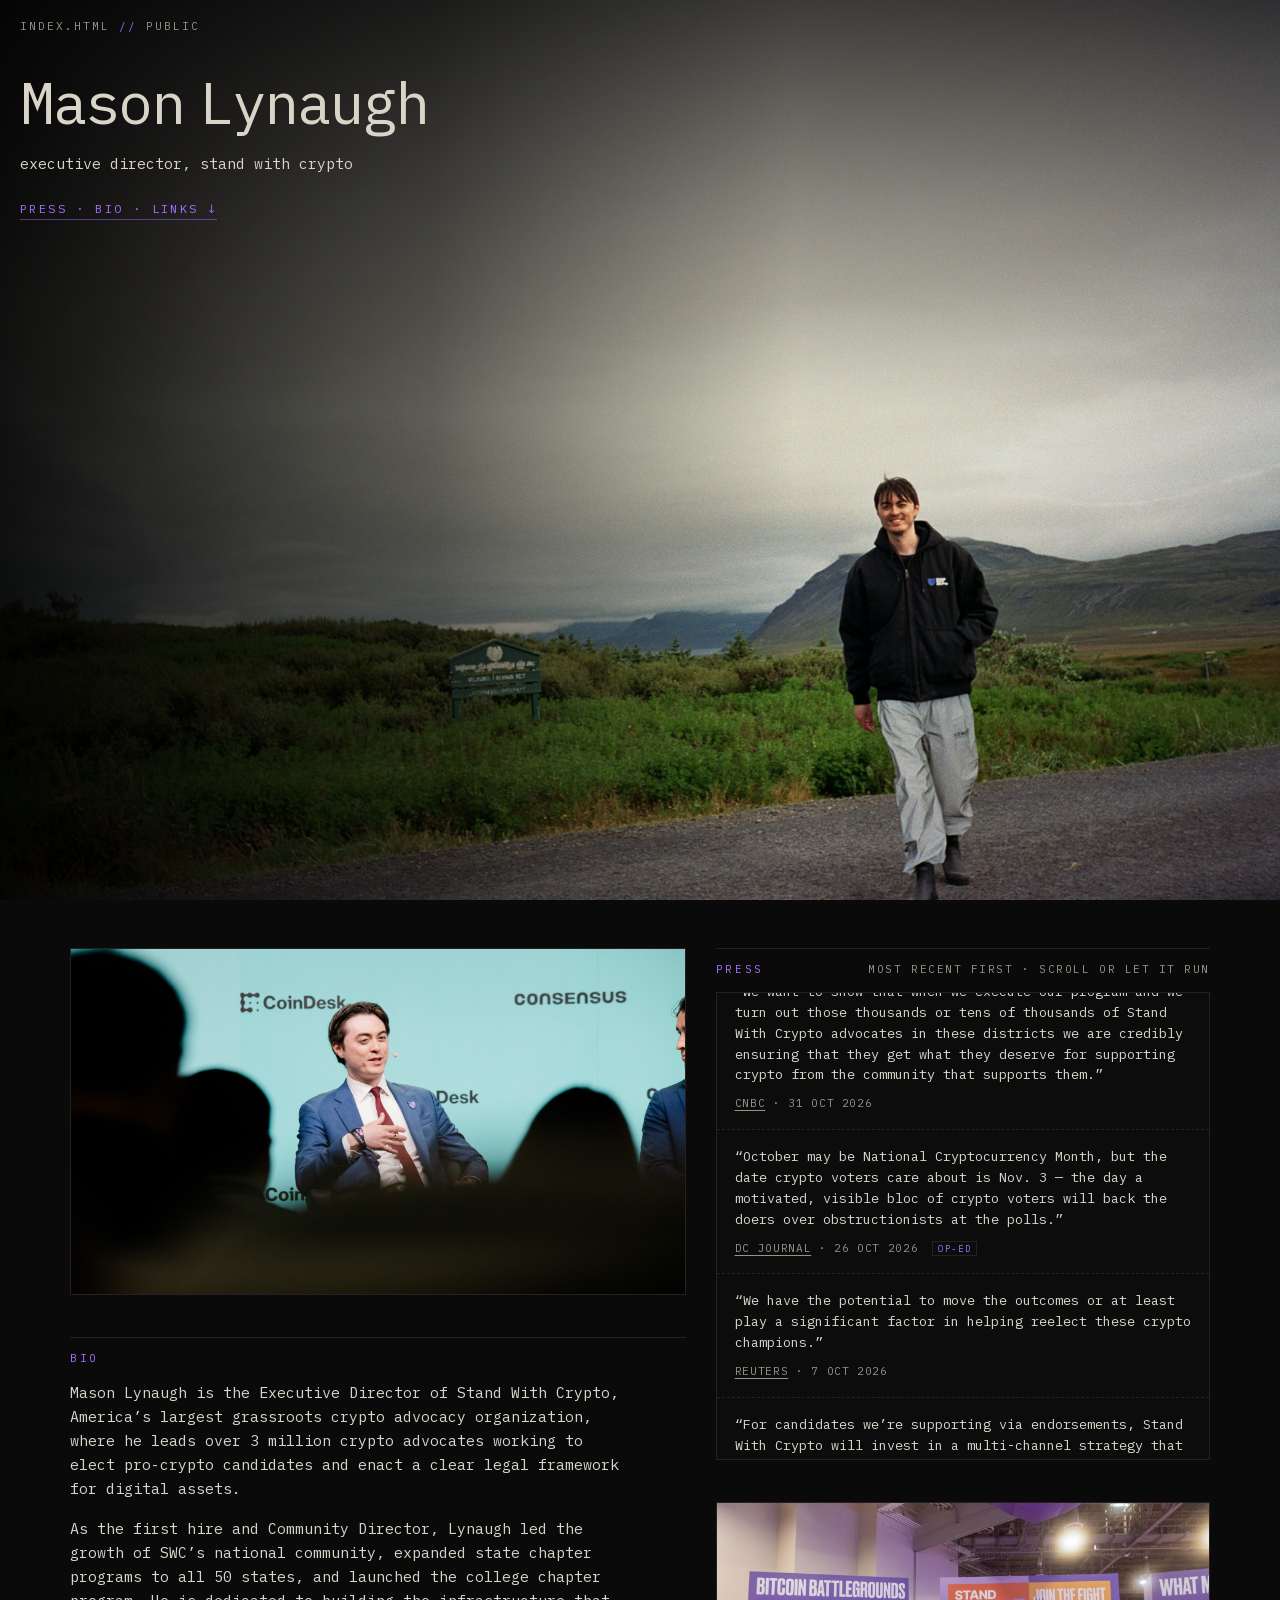
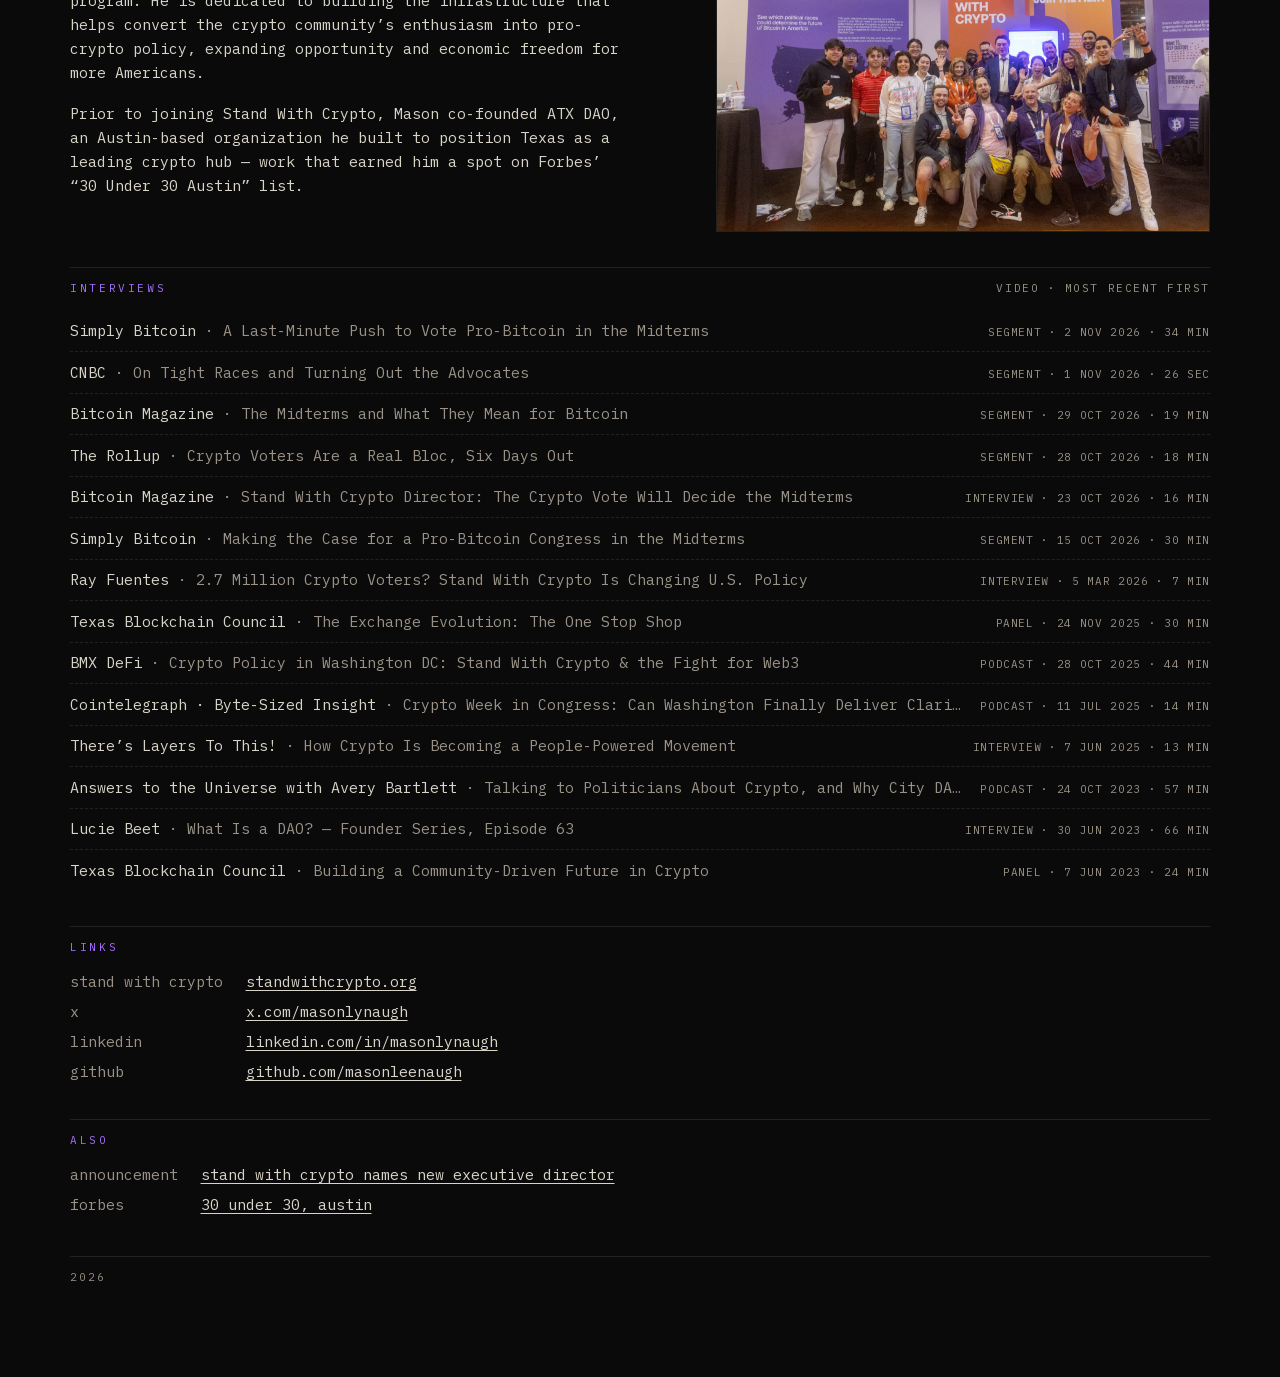
==== commit 923f1588: "Add the 2 Nov Simply Bitcoin segment Episode 1625, the CULTURE chapter at 44:26.  Co-Authored-By: Cl" ====
--- a/index.html
+++ b/index.html
@@ -427,6 +427,12 @@
 
     <h2><span>Interviews</span><em>video &middot; most recent first</em></h2>
     <ul class="talks">
+      <li>
+        <a target="_blank" rel="noopener noreferrer" href="https://www.youtube.com/watch?v=2eZ7niIR-0g&amp;t=2666s">
+          <span class="tl"><b>Simply Bitcoin</b> &middot; A Last-Minute Push to Vote Pro-Bitcoin in the Midterms</span>
+          <span class="meta">segment &middot; 2 Nov 2026 &middot; 34 min</span>
+        </a>
+      </li>
       <li>
         <a target="_blank" rel="noopener noreferrer" href="https://www.youtube.com/watch?v=W4xJ3L6Vp2Q&amp;t=615s">
           <span class="tl"><b>CNBC</b> &middot; On Tight Races and Turning Out the Advocates</span>
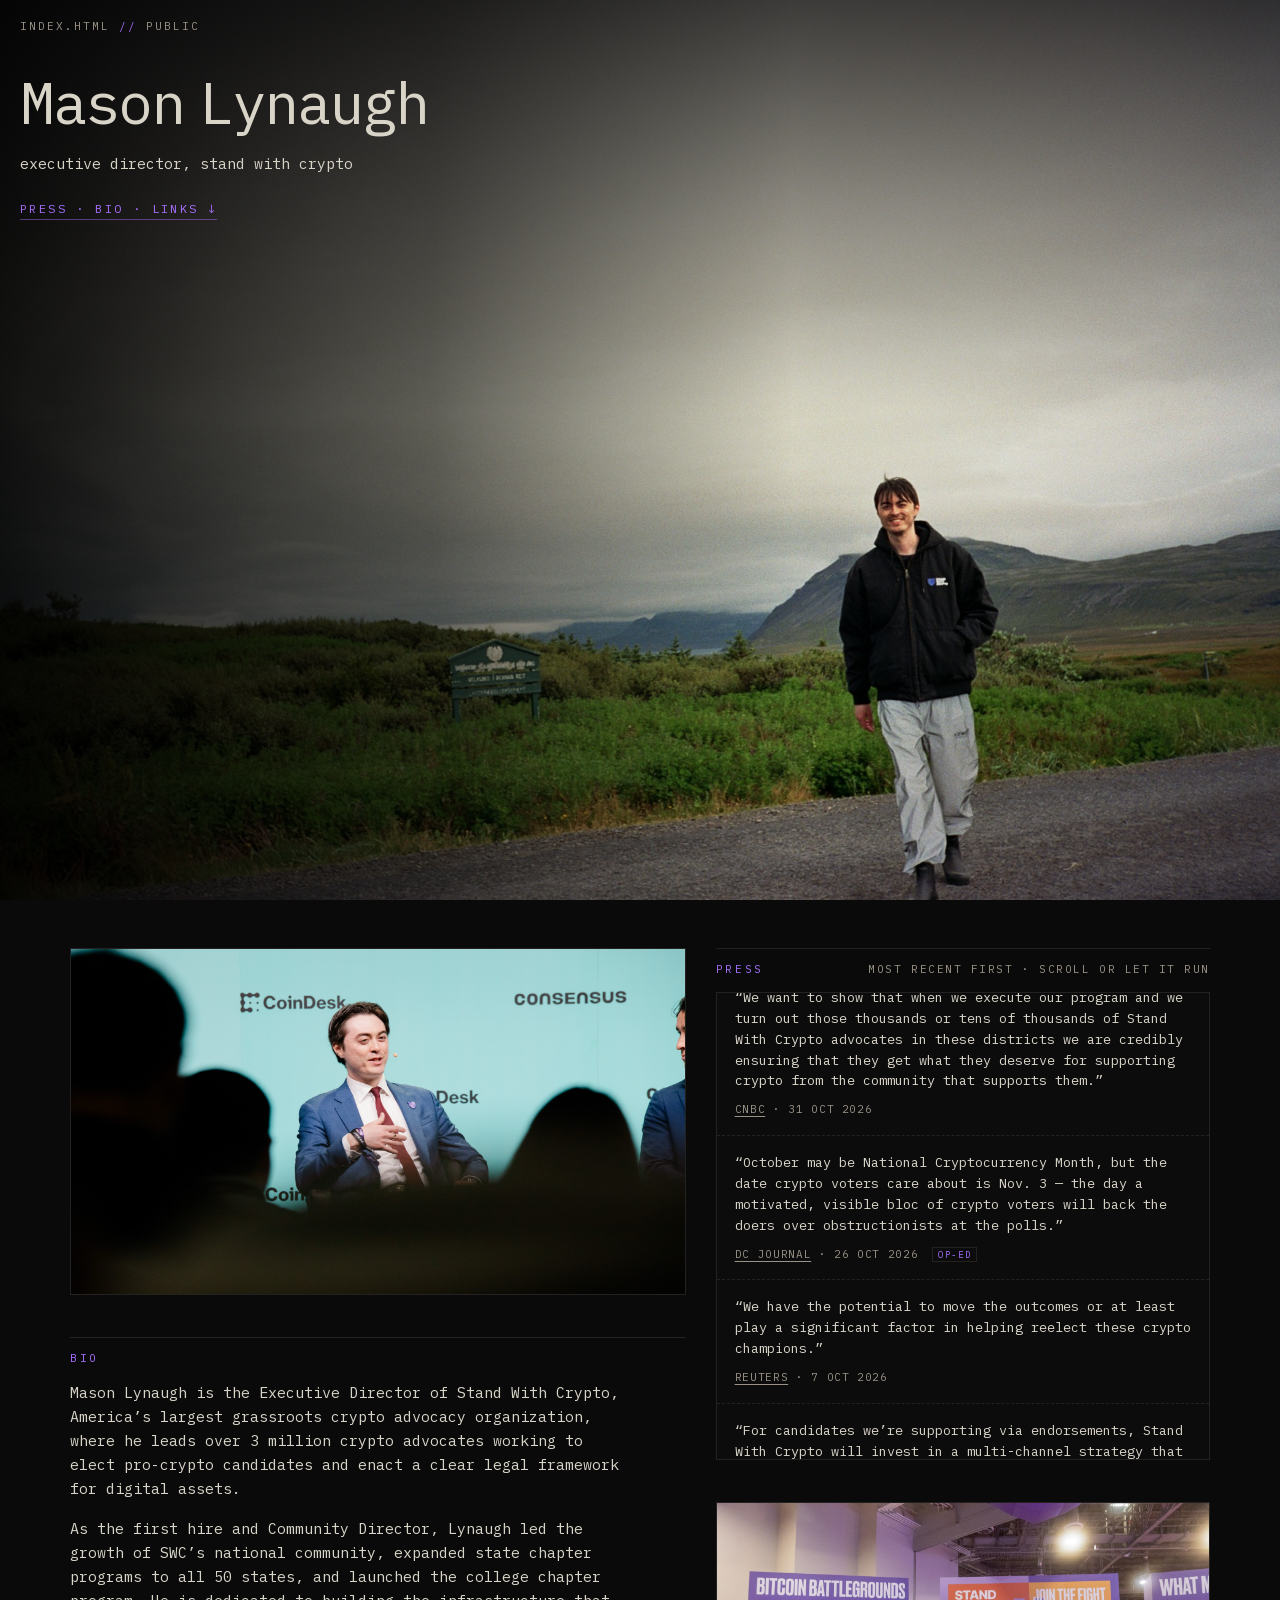
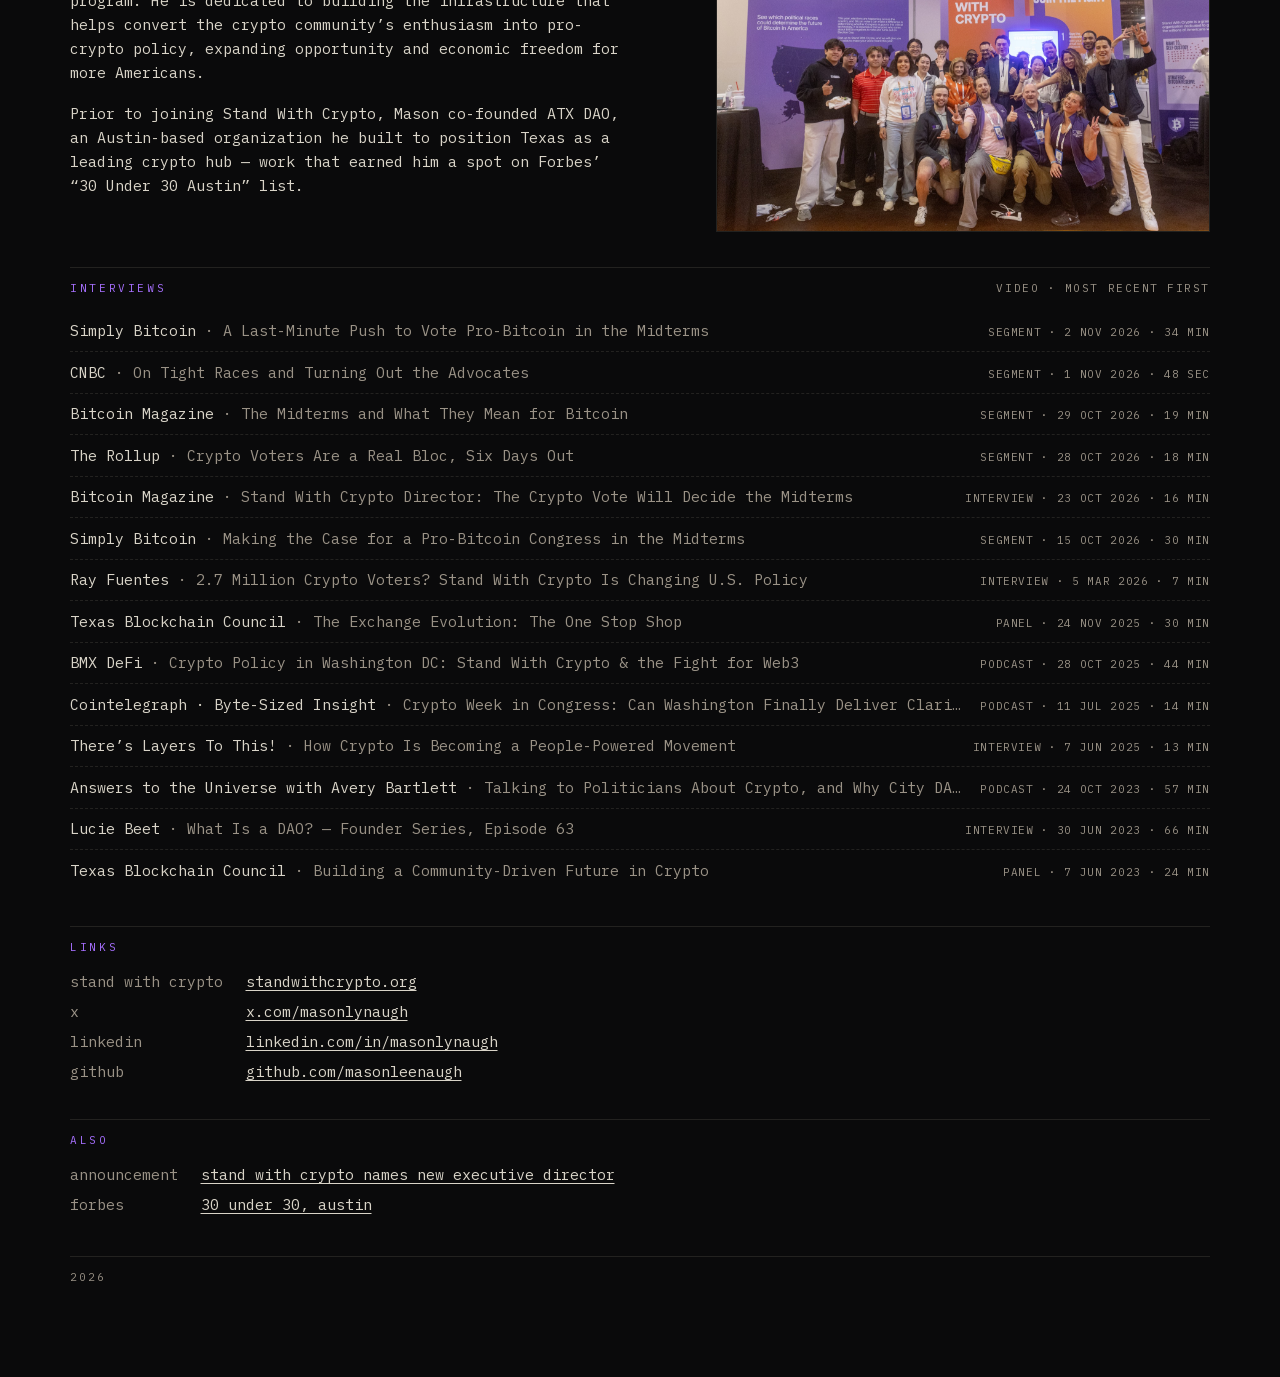
==== commit 36fb3972: "Point the CNBC row at the first of the two clips He speaks twice in the special: 6:12-6:34 and 10:16" ====
--- a/index.html
+++ b/index.html
@@ -434,9 +434,9 @@
         </a>
       </li>
       <li>
-        <a target="_blank" rel="noopener noreferrer" href="https://www.youtube.com/watch?v=W4xJ3L6Vp2Q&amp;t=615s">
+        <a target="_blank" rel="noopener noreferrer" href="https://www.youtube.com/watch?v=W4xJ3L6Vp2Q&amp;t=372s">
           <span class="tl"><b>CNBC</b> &middot; On Tight Races and Turning Out the Advocates</span>
-          <span class="meta">segment &middot; 1 Nov 2026 &middot; 26 sec</span>
+          <span class="meta">segment &middot; 1 Nov 2026 &middot; 48 sec</span>
         </a>
       </li>
       <li>
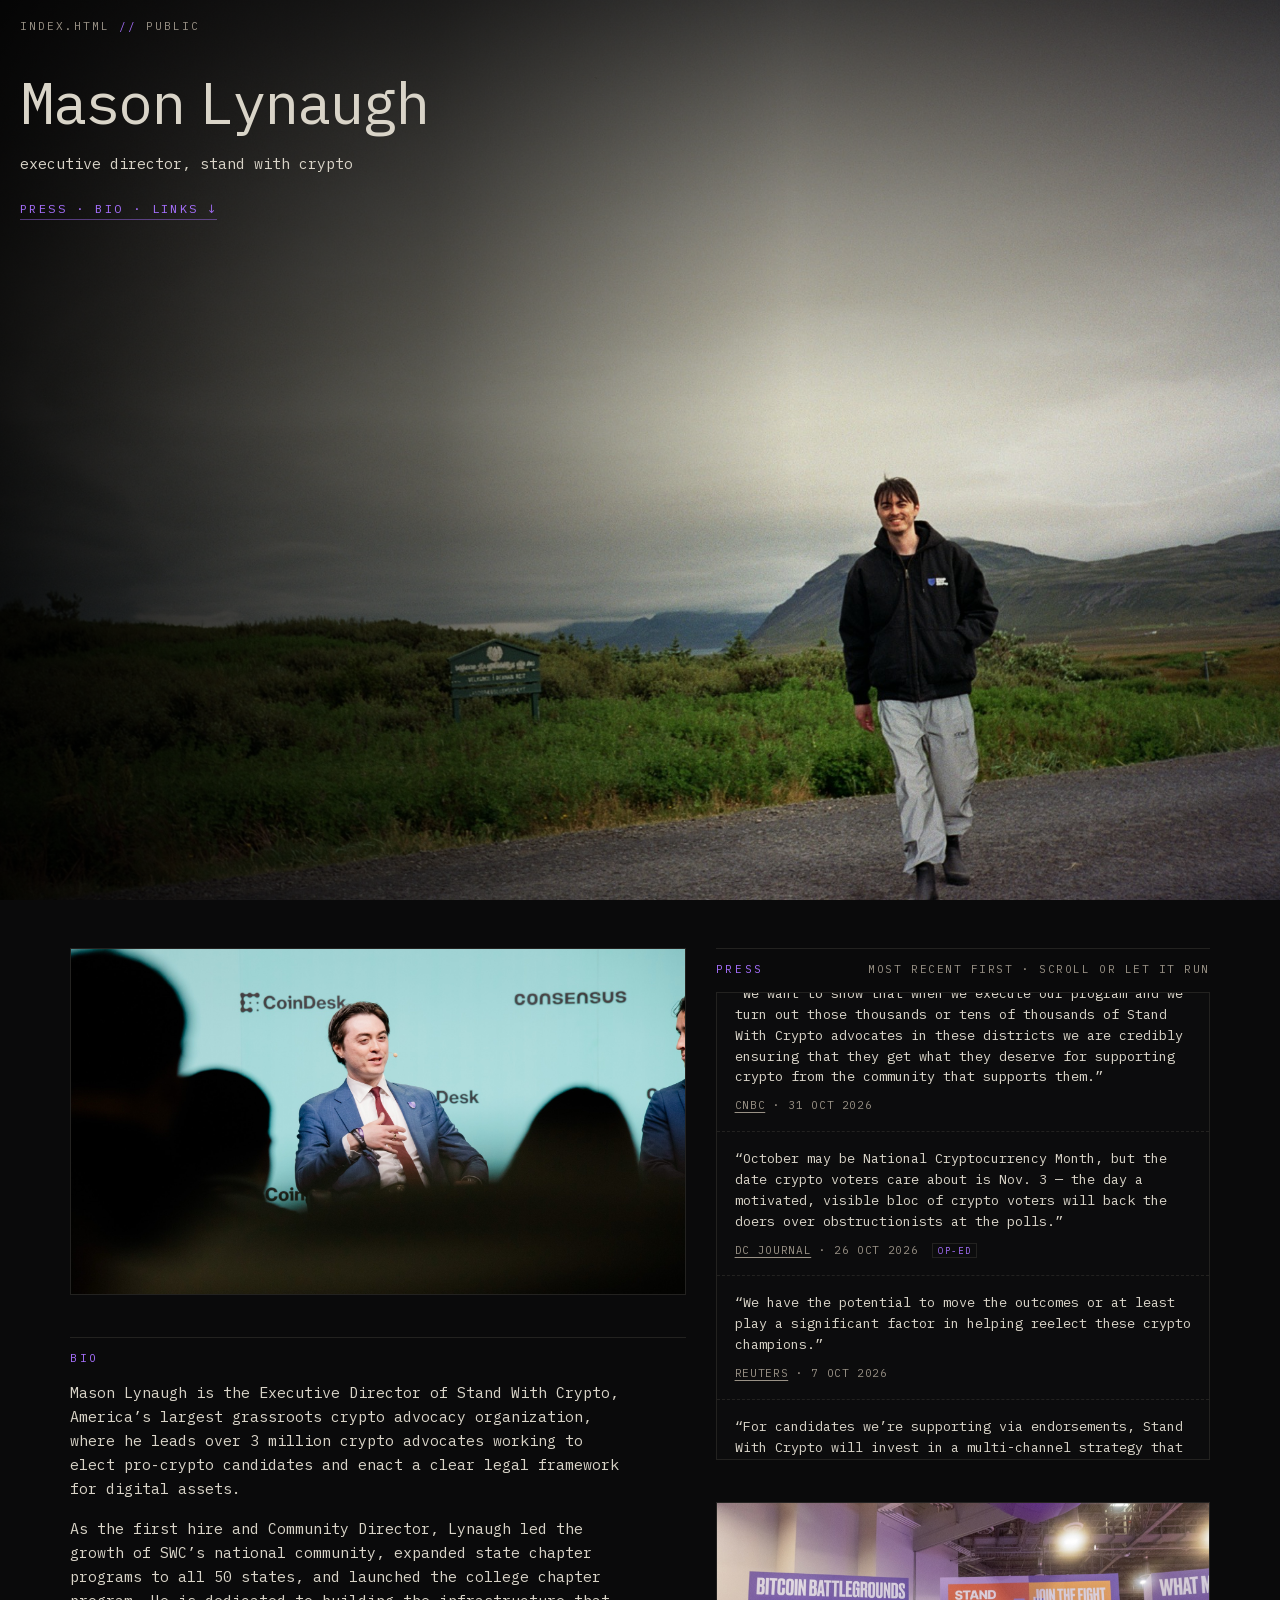
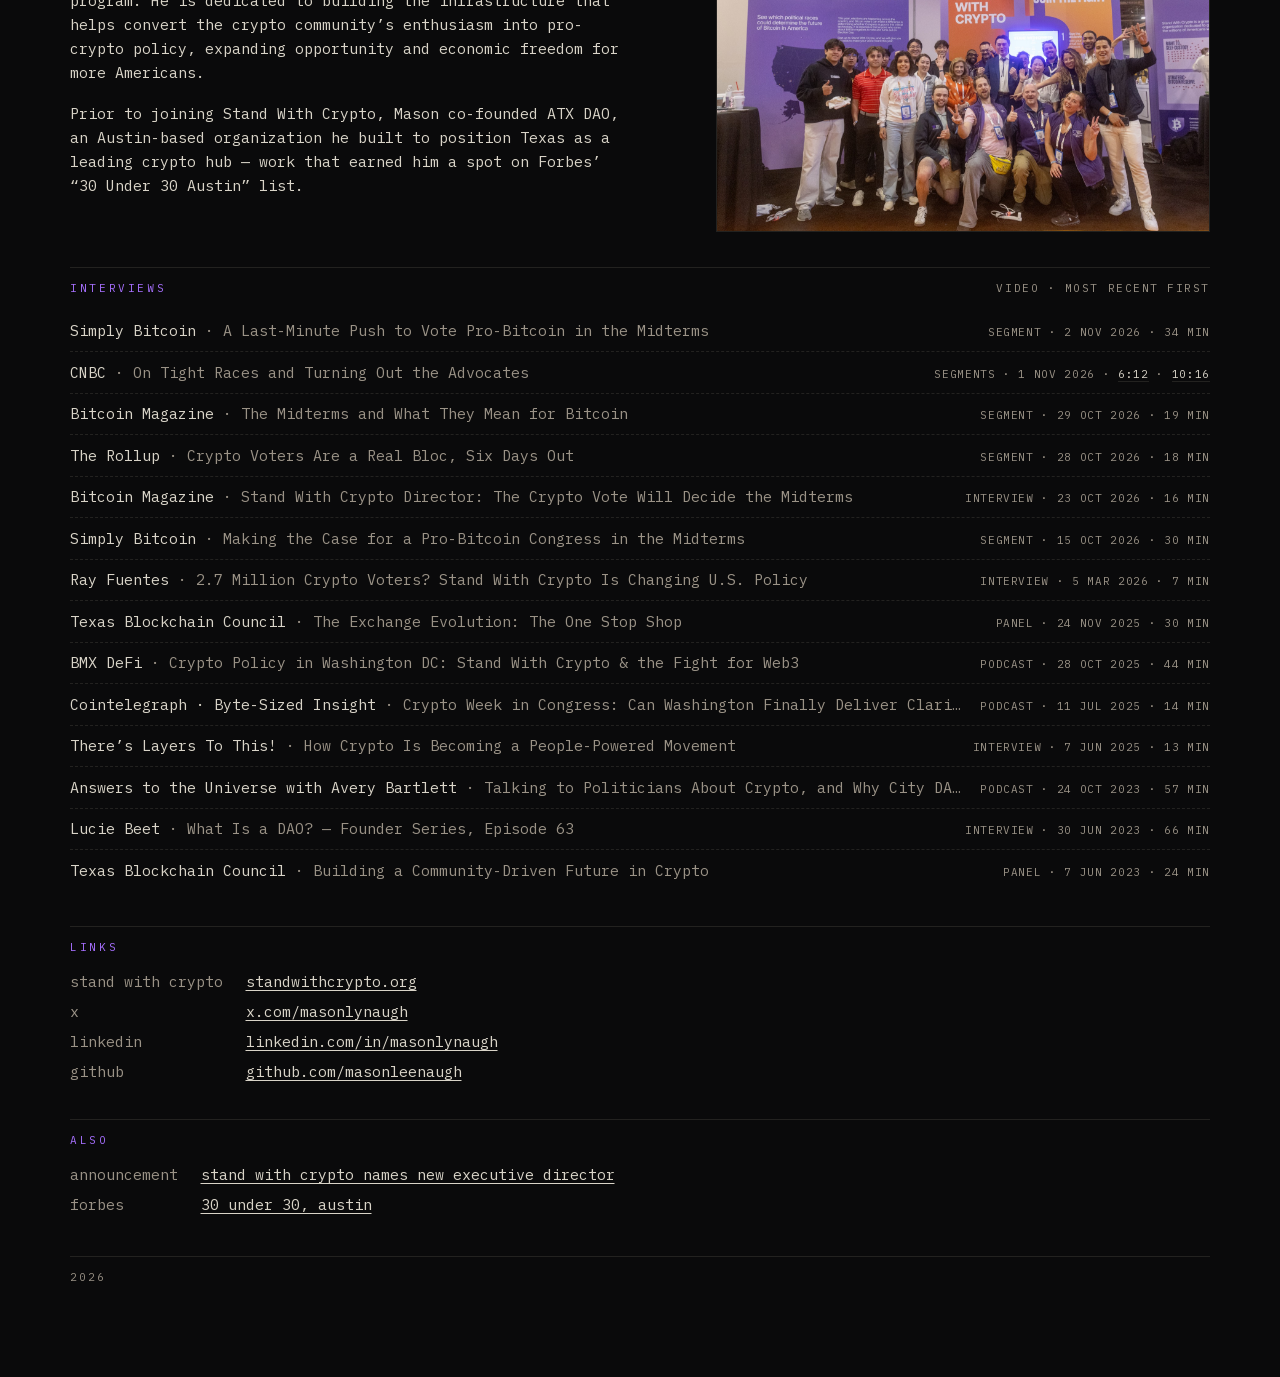
==== commit eff749f3: "Give the CNBC row a link per cut Two clickable timestamps in the meta, 6:12 and 10:16, so one row co" ====
--- a/index.html
+++ b/index.html
@@ -225,14 +225,25 @@
     .talks { list-style:none; }
     .talks li { border-bottom:1px dashed var(--line); padding:.55em 0; }
     .talks li:last-child { border-bottom:0; }
-    .talks a { display:grid; grid-template-columns:1fr max-content; gap:2ch;
-               align-items:baseline; text-decoration:none; }
+    .talks > li > a, .talks .parts { display:grid;
+               grid-template-columns:1fr max-content; gap:2ch;
+               align-items:baseline; }
+    .talks a { text-decoration:none; }
     .talks .tl { color:var(--dim); min-width:0;
                  white-space:nowrap; overflow:hidden; text-overflow:ellipsis; }
     .talks .tl b { color:var(--fg); font-weight:400; }
-    .talks a:hover .tl b, .talks a:focus-visible .tl b { color:var(--accent); }
+    .talks a:hover .tl b, .talks a:focus-visible .tl b,
+    .talks a.tl:hover b, .talks a.tl:focus-visible b { color:var(--accent); }
     .talks .meta { color:var(--dim); font-size:11px; letter-spacing:.06em;
                    text-transform:uppercase; white-space:nowrap; }
+
+    /* One broadcast, two cuts of him. The row keeps its shape: the title
+       opens the first cut, and each timestamp in the meta opens its own.
+       Anchors cannot nest, so this row grids a wrapper instead of a link —
+       hence the > li > a above, which leaves these inner ones alone. */
+    .talks .meta a { color:var(--fg); border-bottom:1px solid var(--line); }
+    .talks .meta a:hover, .talks .meta a:focus-visible {
+                   color:var(--accent); border-bottom-color:var(--accent); }
 
     footer {
       margin-top:3.6em; padding-top:12px; border-top:1px solid var(--line);
@@ -254,7 +265,7 @@
       .below .pressbox { margin-top:2.4em; }
       .feed { height:300px; }
       .links { grid-template-columns:1fr; gap:0; }
-      .talks a { grid-template-columns:1fr; }
+      .talks > li > a, .talks .parts { grid-template-columns:1fr; }
       .talks .tl { white-space:normal; overflow:visible; }
       .links dd { margin-bottom:.7em; }
     }
@@ -434,10 +445,10 @@
         </a>
       </li>
       <li>
-        <a target="_blank" rel="noopener noreferrer" href="https://www.youtube.com/watch?v=W4xJ3L6Vp2Q&amp;t=372s">
-          <span class="tl"><b>CNBC</b> &middot; On Tight Races and Turning Out the Advocates</span>
-          <span class="meta">segment &middot; 1 Nov 2026 &middot; 48 sec</span>
-        </a>
+        <div class="parts">
+          <a class="tl" target="_blank" rel="noopener noreferrer" href="https://www.youtube.com/watch?v=W4xJ3L6Vp2Q&amp;t=372s"><b>CNBC</b> &middot; On Tight Races and Turning Out the Advocates</a>
+          <span class="meta">segments &middot; 1 Nov 2026 &middot; <a target="_blank" rel="noopener noreferrer" href="https://www.youtube.com/watch?v=W4xJ3L6Vp2Q&amp;t=372s">6:12</a> &middot; <a target="_blank" rel="noopener noreferrer" href="https://www.youtube.com/watch?v=W4xJ3L6Vp2Q&amp;t=615s">10:16</a></span>
+        </div>
       </li>
       <li>
         <a target="_blank" rel="noopener noreferrer" href="https://www.youtube.com/watch?v=OwO1T7pYRHo&amp;t=5415s">
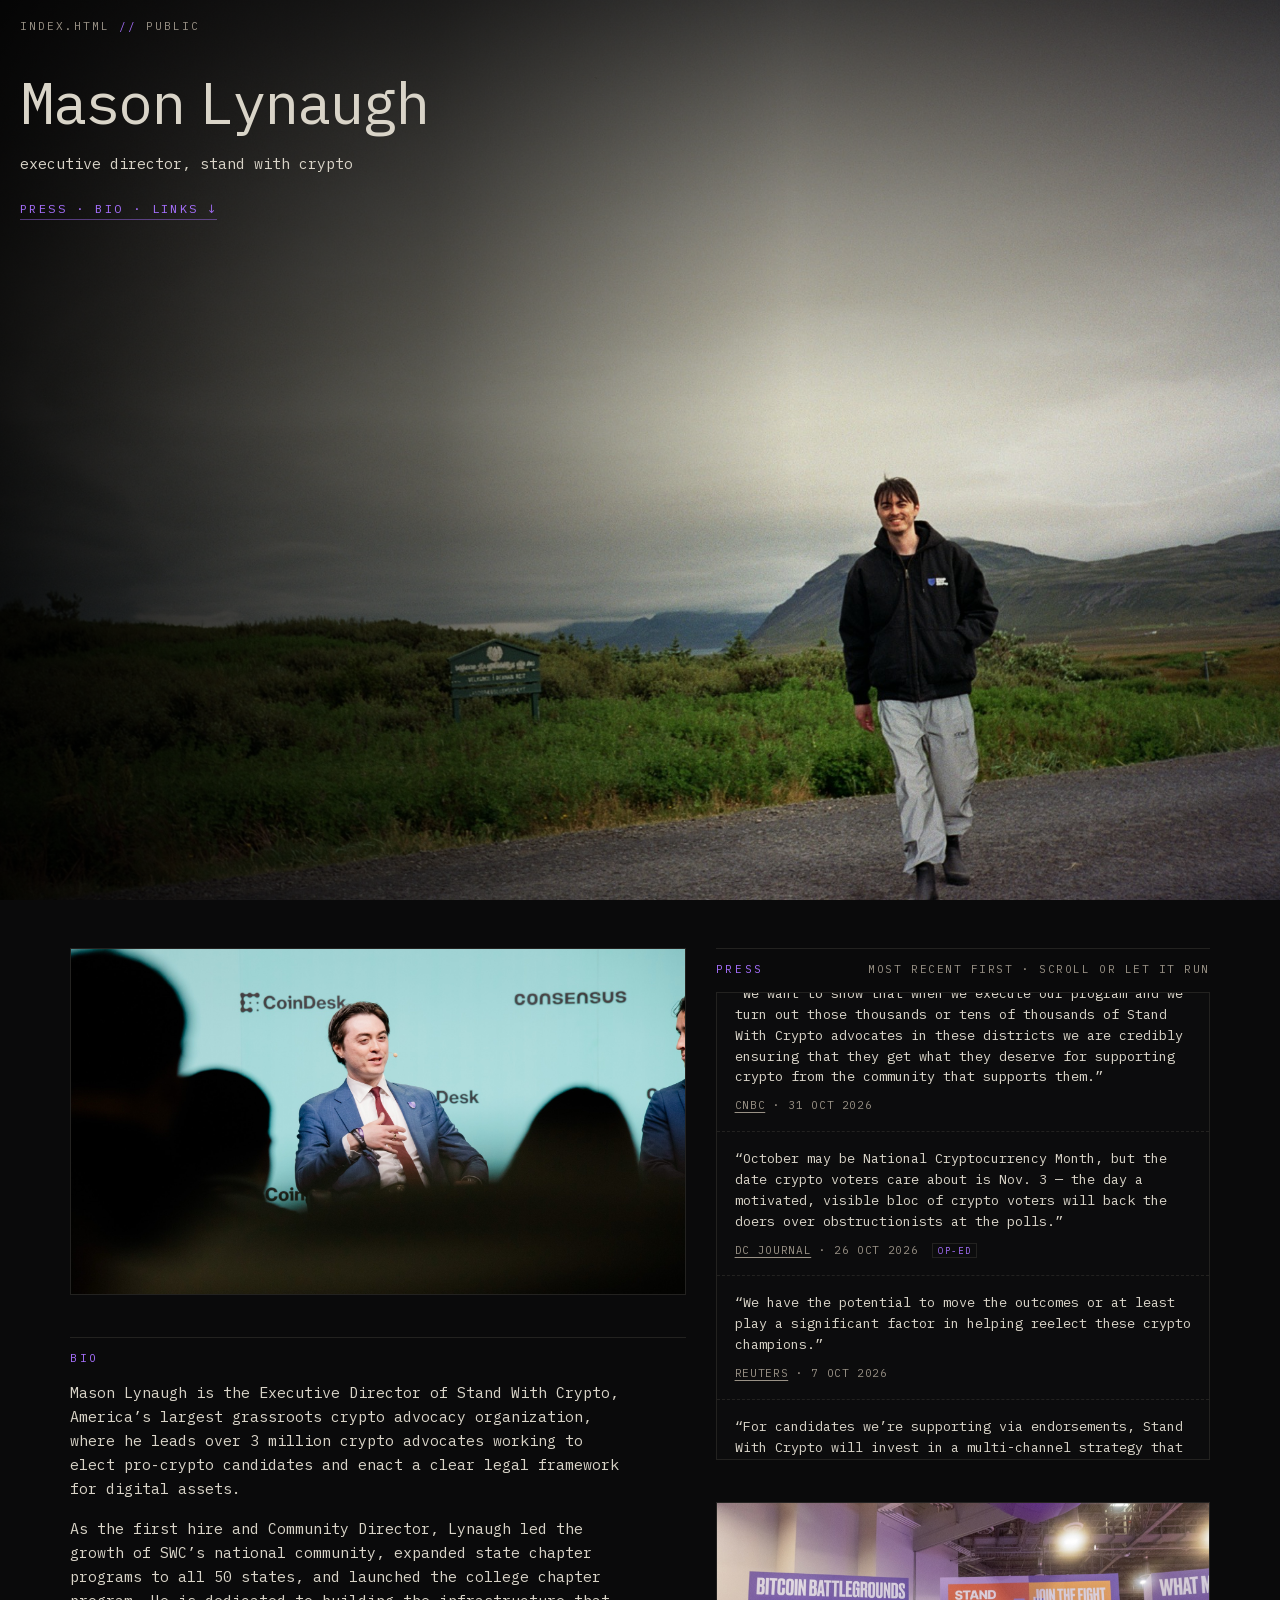
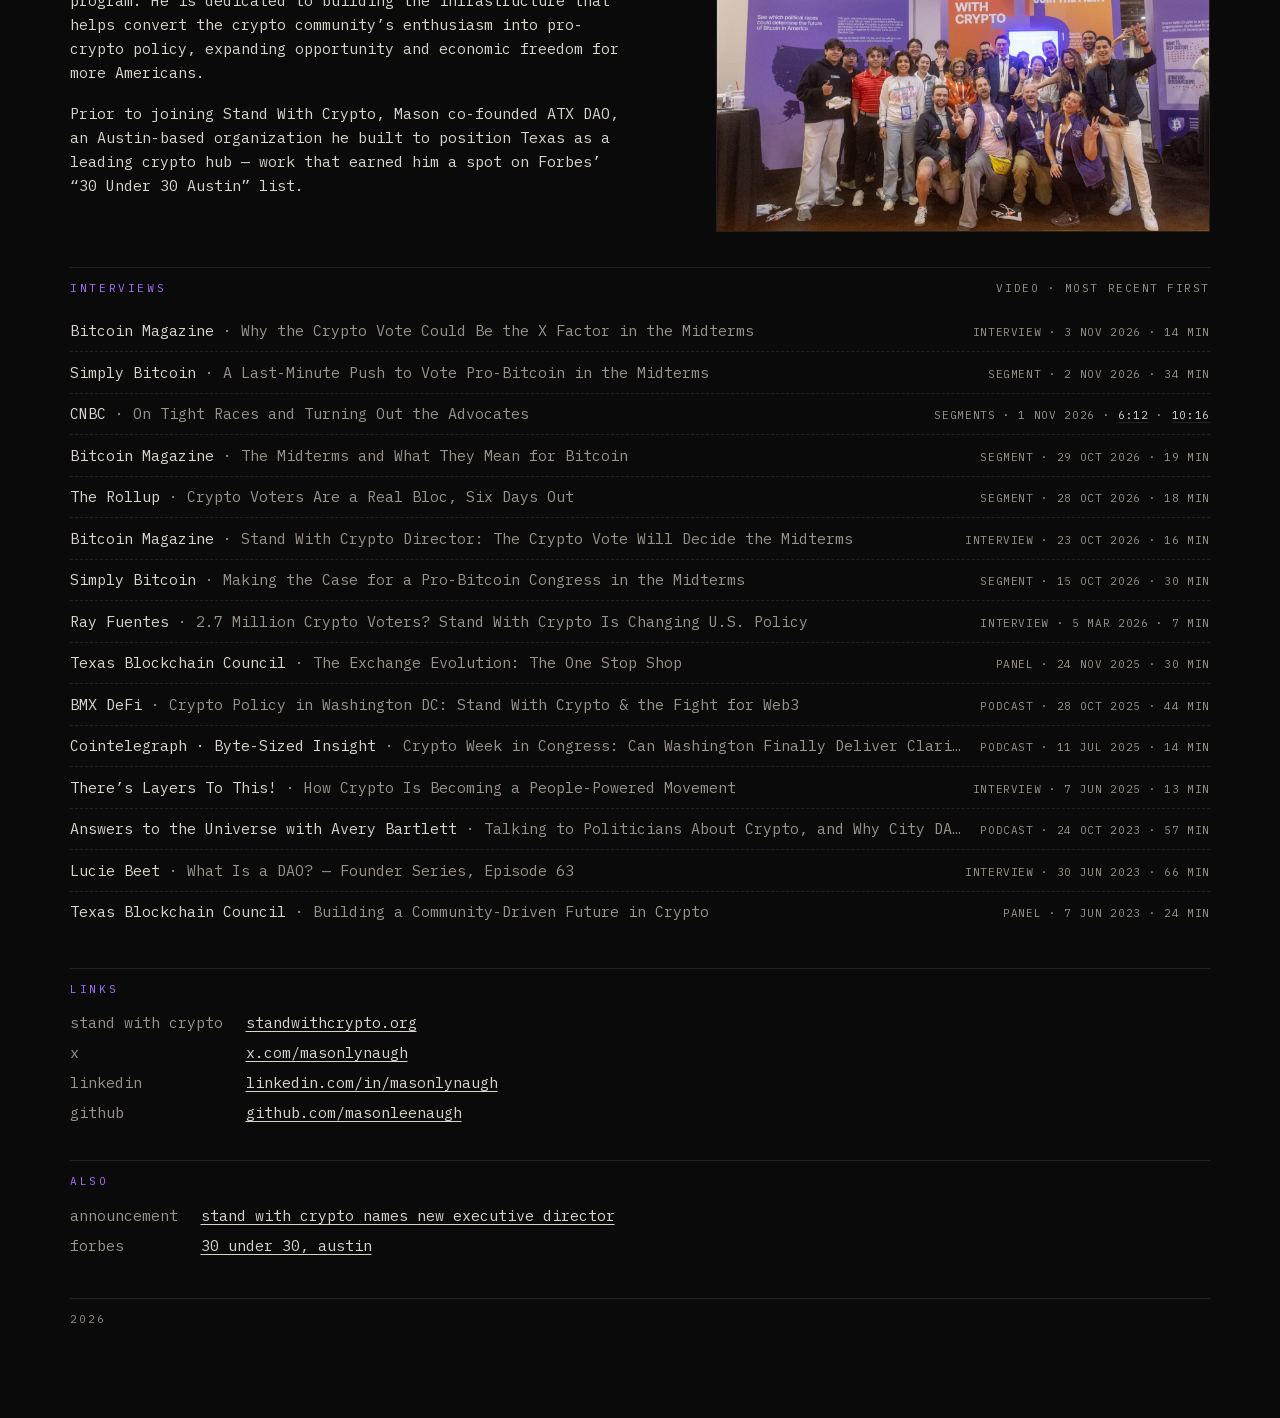
==== commit f3828b53: "Add the election-day Bitcoin Magazine interview A full sit-down, so no offset and the whole runtime." ====
--- a/index.html
+++ b/index.html
@@ -438,6 +438,12 @@
 
     <h2><span>Interviews</span><em>video &middot; most recent first</em></h2>
     <ul class="talks">
+      <li>
+        <a target="_blank" rel="noopener noreferrer" href="https://www.youtube.com/watch?v=0EZYPufCp-E">
+          <span class="tl"><b>Bitcoin Magazine</b> &middot; Why the Crypto Vote Could Be the X Factor in the Midterms</span>
+          <span class="meta">interview &middot; 3 Nov 2026 &middot; 14 min</span>
+        </a>
+      </li>
       <li>
         <a target="_blank" rel="noopener noreferrer" href="https://www.youtube.com/watch?v=2eZ7niIR-0g&amp;t=2666s">
           <span class="tl"><b>Simply Bitcoin</b> &middot; A Last-Minute Push to Vote Pro-Bitcoin in the Midterms</span>
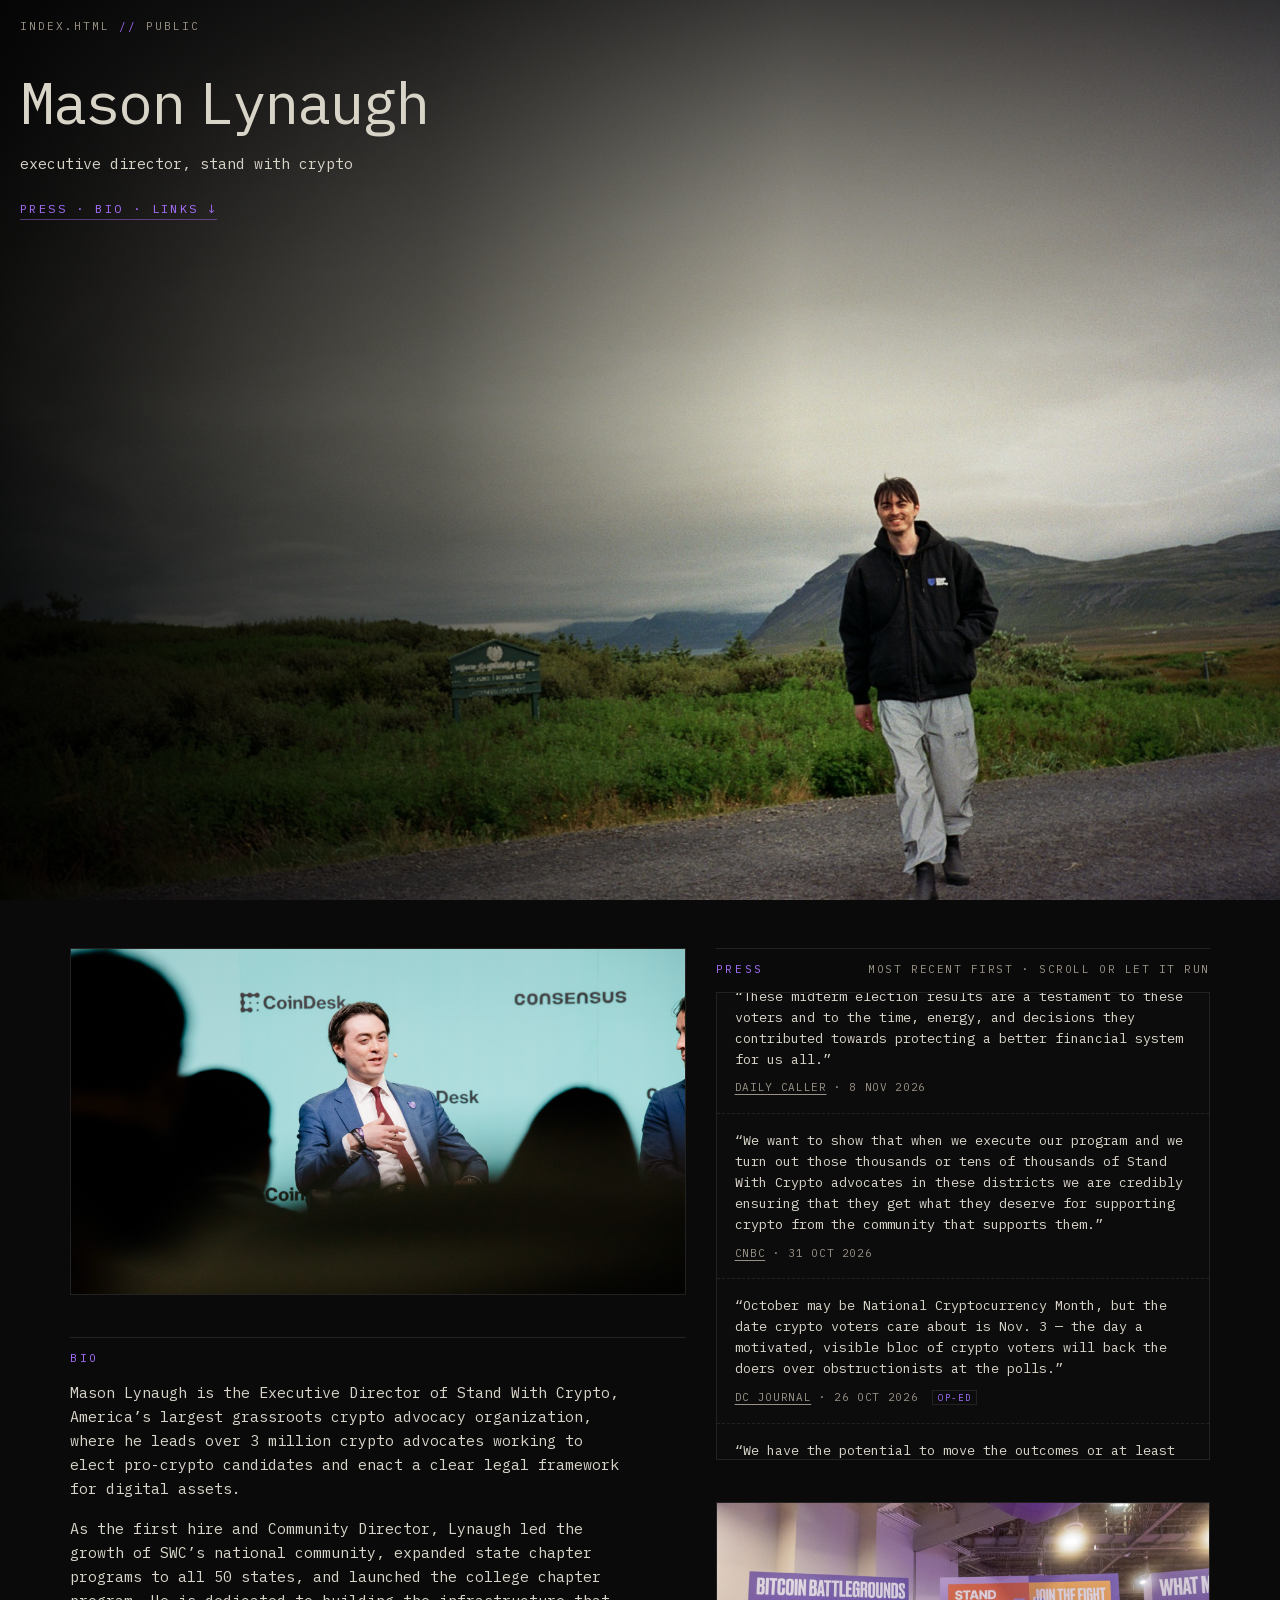
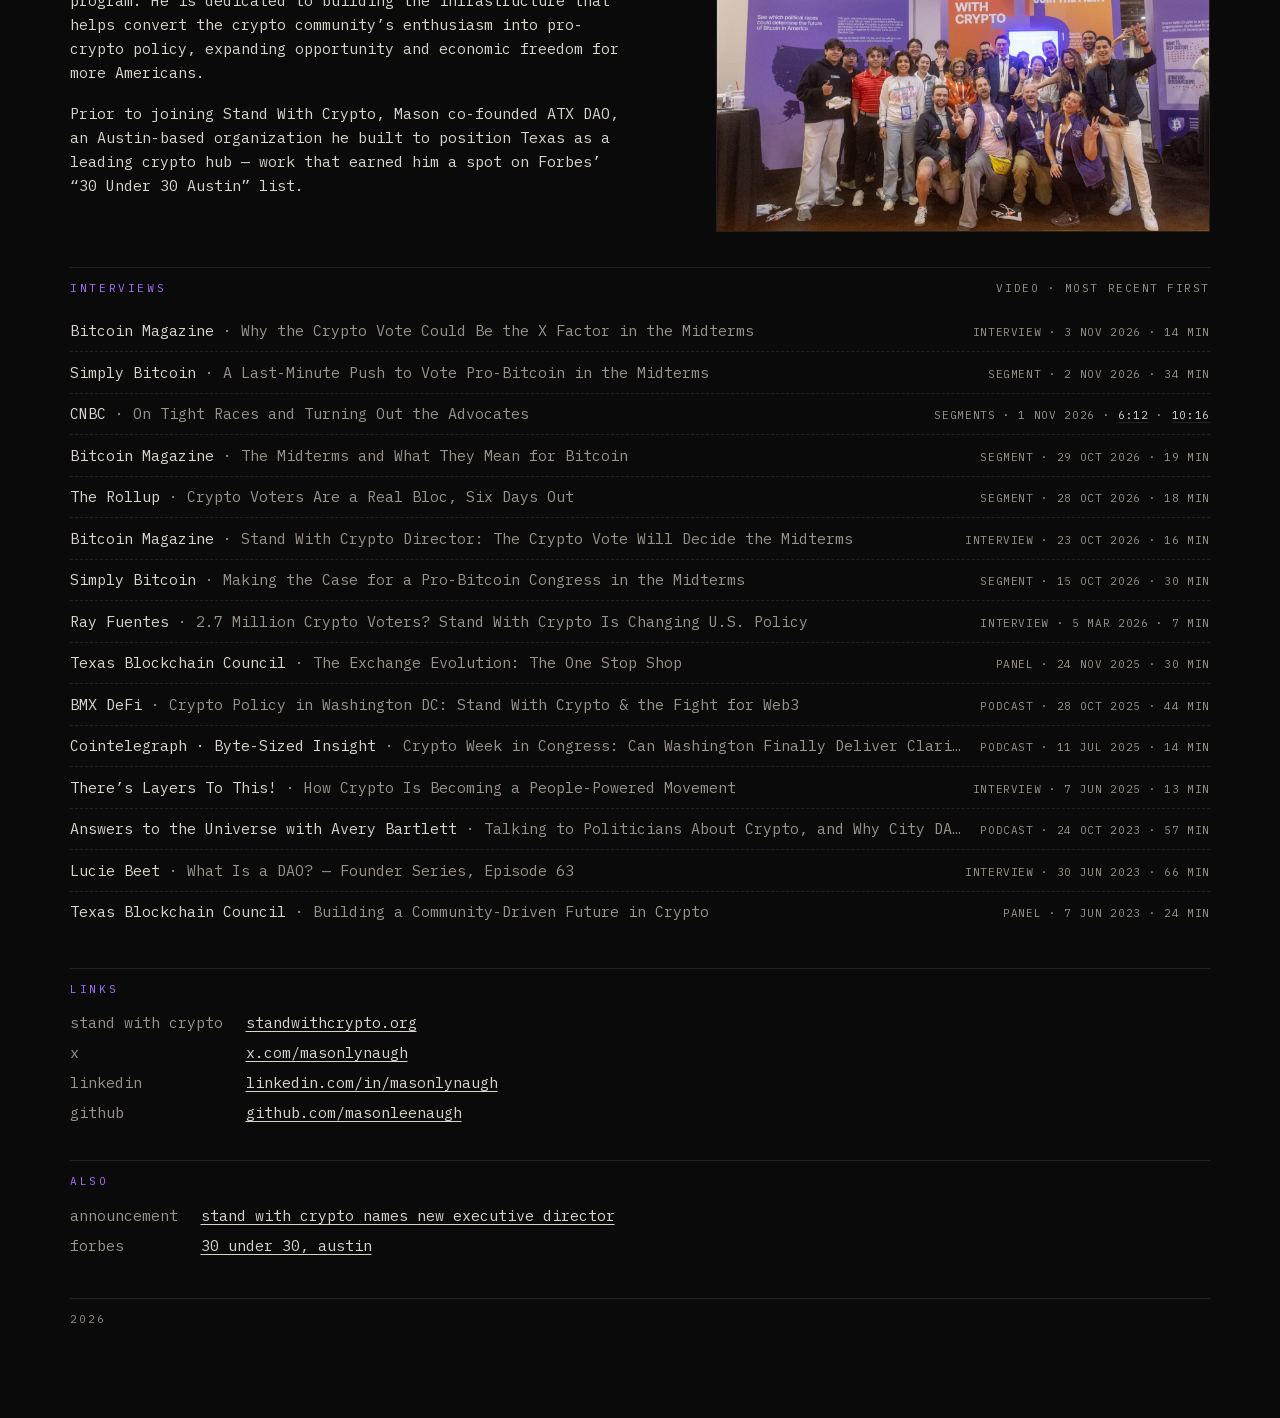
==== commit 26e75174: "Add the Daily Caller post-election quote Co-Authored-By: Claude Opus 5 <noreply@anthropic.com>" ====
--- a/index.html
+++ b/index.html
@@ -304,6 +304,10 @@
         <h2><span>Press</span><em>most recent first &middot; scroll or let it run</em></h2>
         <div class="feed" id="feed" tabindex="0" aria-label="Press mentions, most recent first">
           <ul>
+            <li>
+              <span class="q">&ldquo;These midterm election results are a testament to these voters and to the time, energy, and decisions they contributed towards protecting a better financial system for us all.&rdquo;</span>
+              <span class="src"><a target="_blank" rel="noopener noreferrer" href="https://dailycaller.com/2026/11/08/crypro-industry-vocal-enemies-2026-midterms/">Daily Caller</a> &middot; 8 Nov 2026</span>
+            </li>
             <li>
               <span class="q">&ldquo;We want to show that when we execute our program and we turn out those thousands or tens of thousands of Stand With Crypto advocates in these districts we are credibly ensuring that they get what they deserve for supporting crypto from the community that supports them.&rdquo;</span>
               <span class="src"><a target="_blank" rel="noopener noreferrer" href="https://www.cnbc.com/2026/10/31/crypto-industry-spends-more-than-200-million-to-sway-the-midterms.html">CNBC</a> &middot; 31 Oct 2026</span>
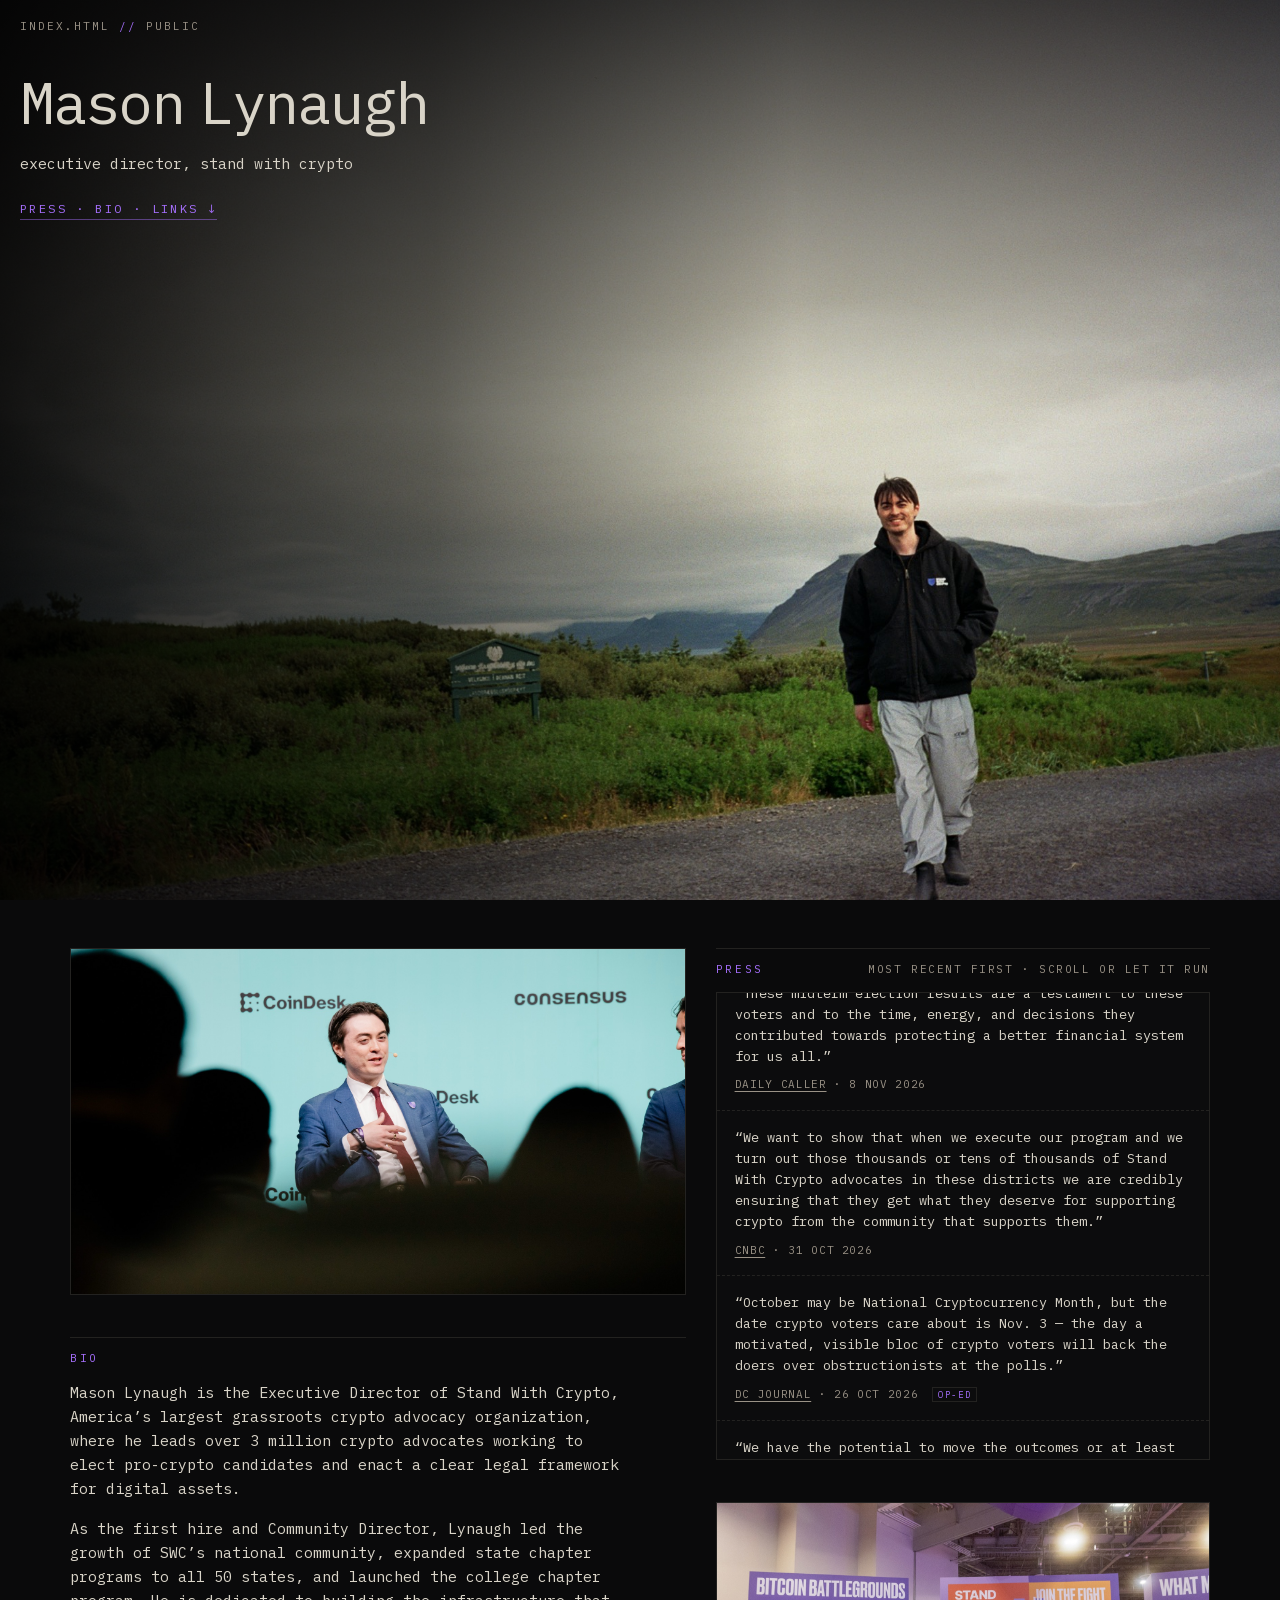
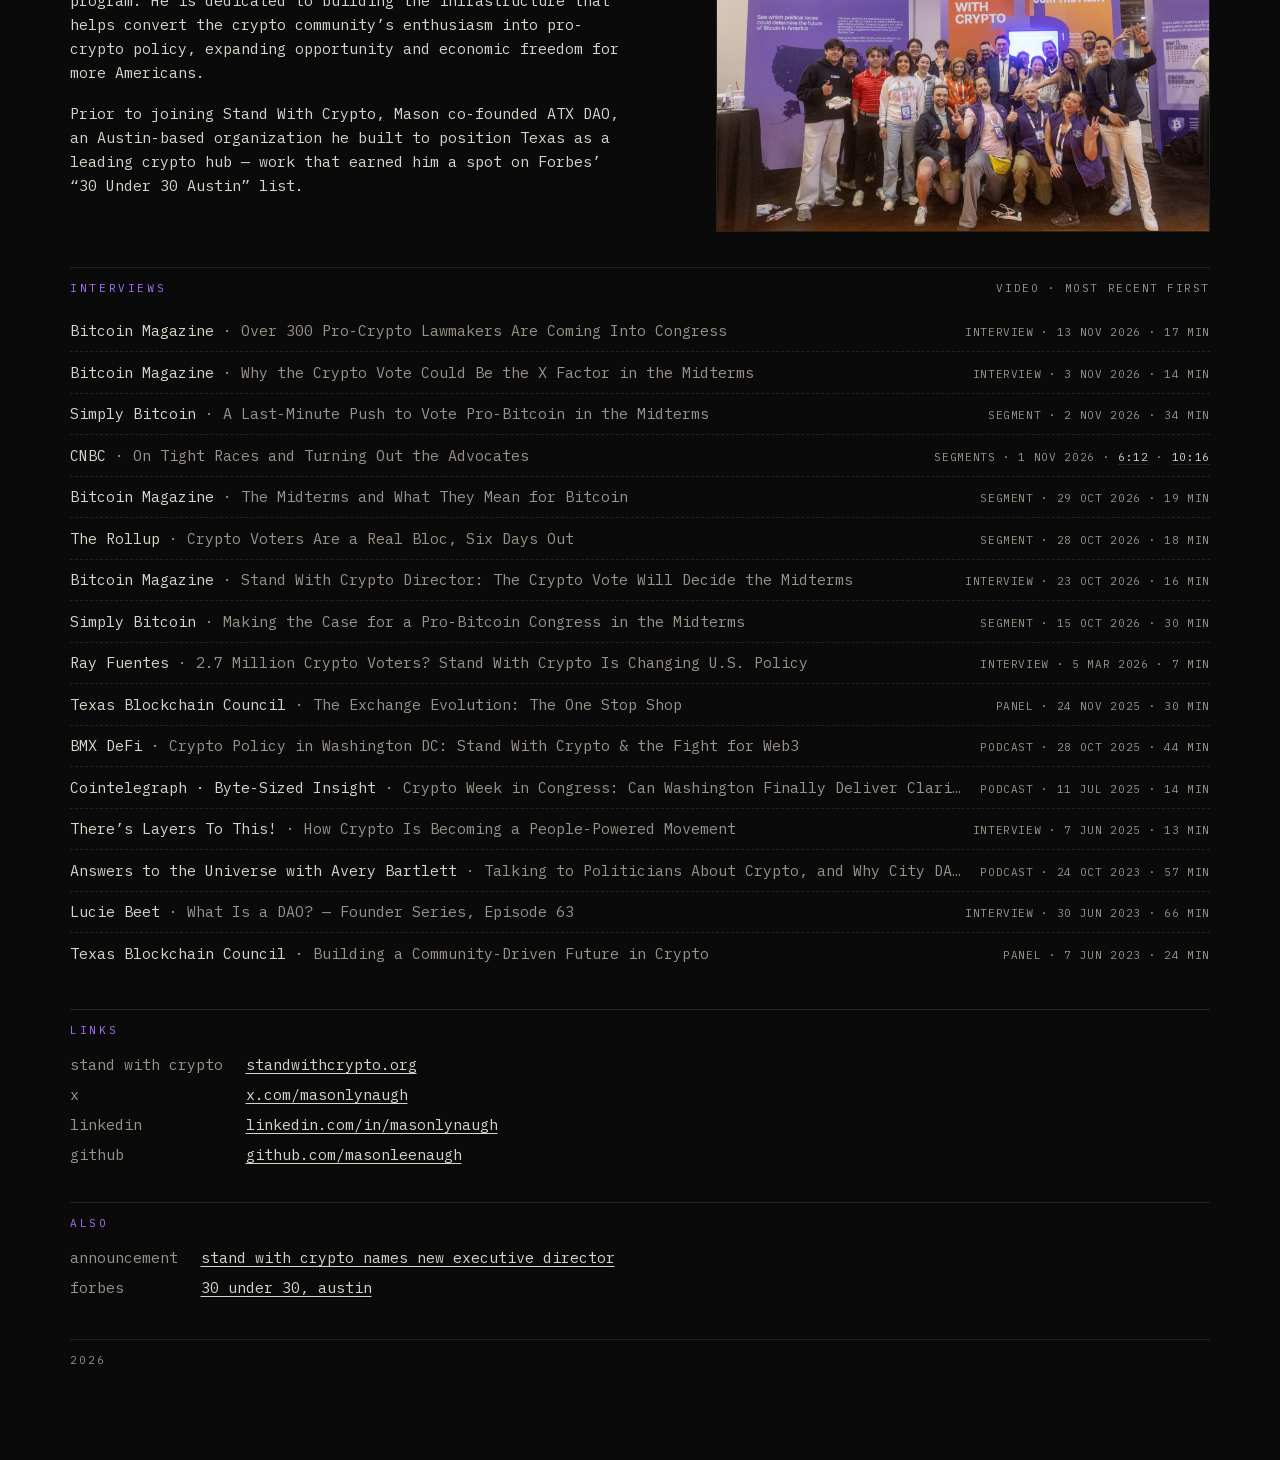
==== commit 21adb0c1: "Add the post-election Bitcoin Magazine interview Co-Authored-By: Claude Opus 5 <noreply@anthropic.co" ====
--- a/index.html
+++ b/index.html
@@ -442,6 +442,12 @@
 
     <h2><span>Interviews</span><em>video &middot; most recent first</em></h2>
     <ul class="talks">
+      <li>
+        <a target="_blank" rel="noopener noreferrer" href="https://www.youtube.com/watch?v=kqAD0sjfkz0">
+          <span class="tl"><b>Bitcoin Magazine</b> &middot; Over 300 Pro-Crypto Lawmakers Are Coming Into Congress</span>
+          <span class="meta">interview &middot; 13 Nov 2026 &middot; 17 min</span>
+        </a>
+      </li>
       <li>
         <a target="_blank" rel="noopener noreferrer" href="https://www.youtube.com/watch?v=0EZYPufCp-E">
           <span class="tl"><b>Bitcoin Magazine</b> &middot; Why the Crypto Vote Could Be the X Factor in the Midterms</span>
